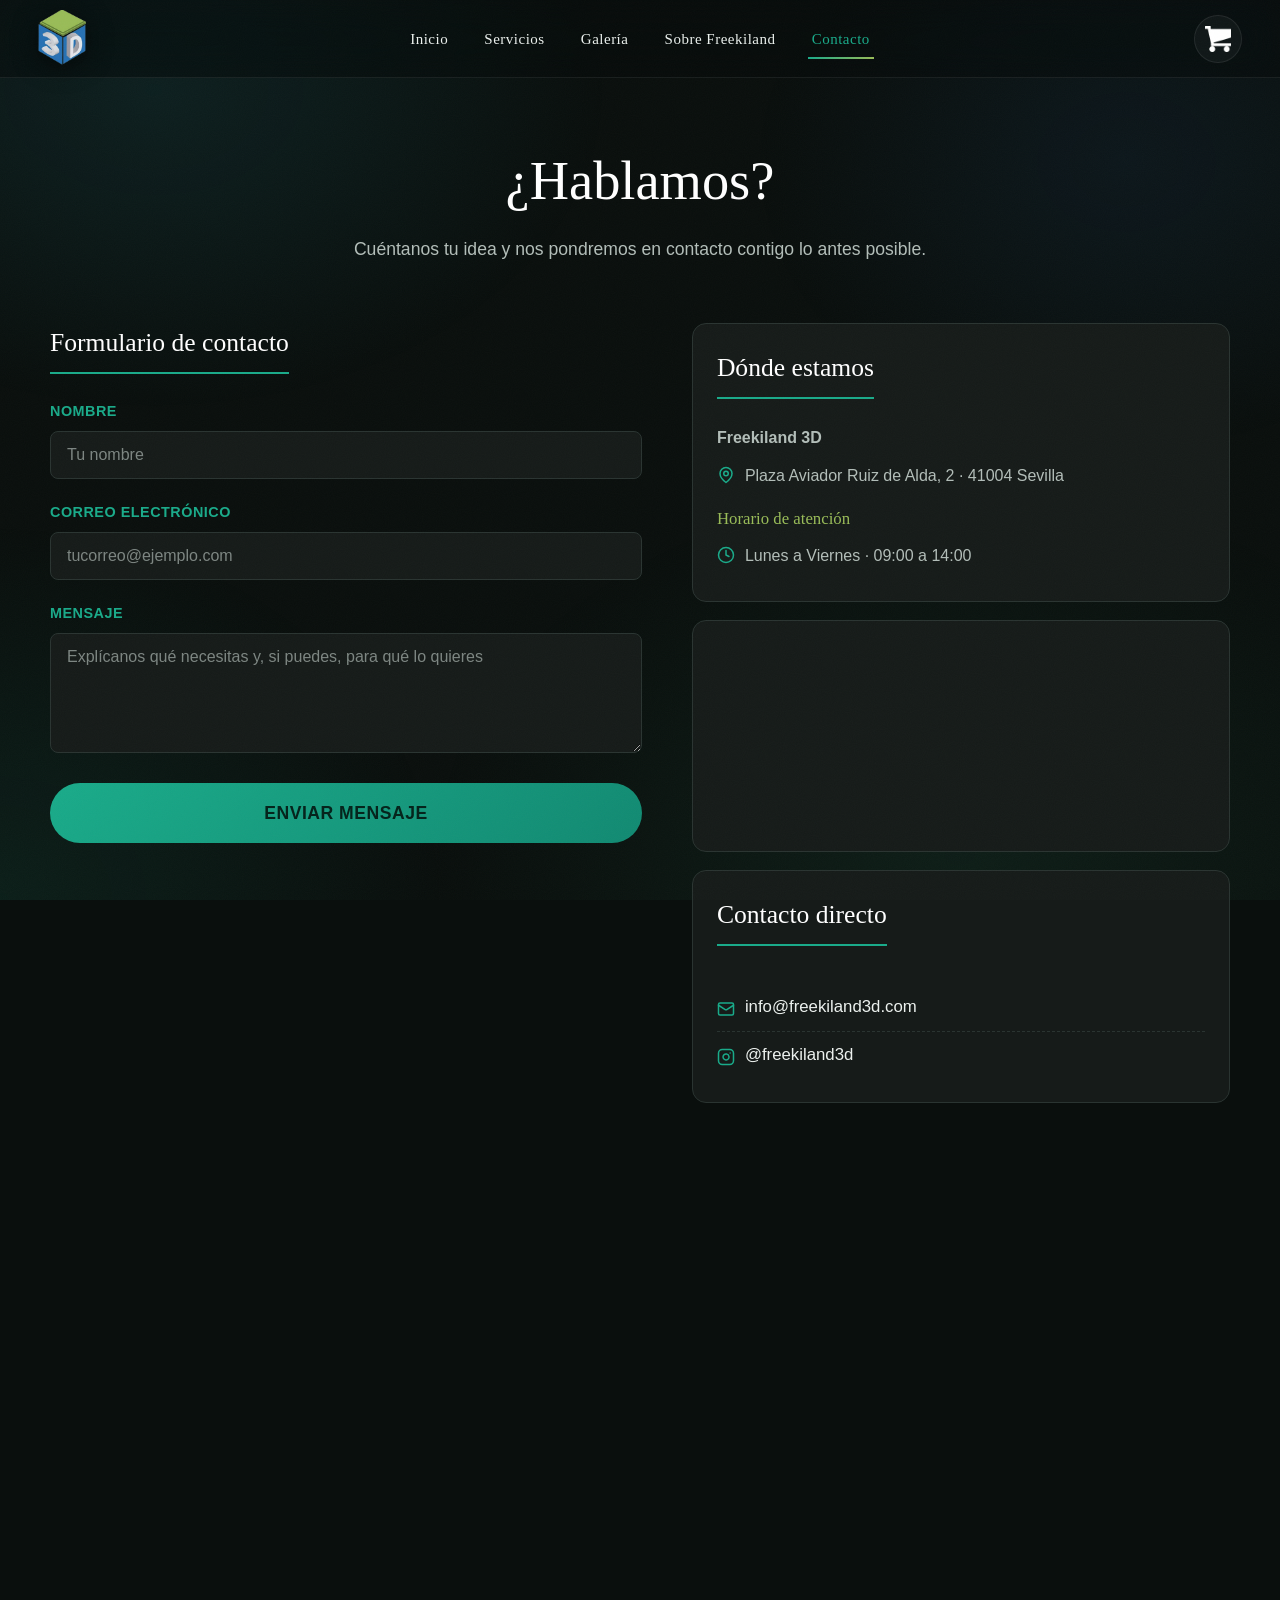
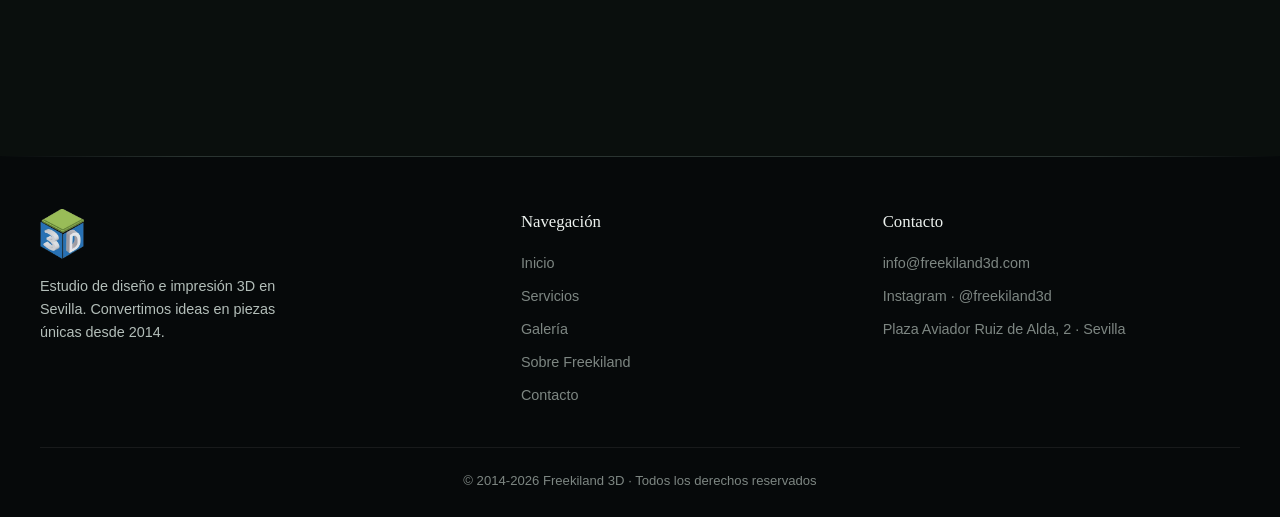
==== paginas/contacto.html @ 5e1b6726 "refactor de carpetas y archivos" ====
﻿<!DOCTYPE html>
<html lang="es">
<head>
  <meta charset="UTF-8" />
  <meta http-equiv="Content-Security-Policy" content="default-src 'self'; script-src 'self'; style-src 'self' https://fonts.googleapis.com; font-src https://fonts.gstatic.com; img-src 'self' https: data:; frame-src https://www.google.com; connect-src 'self' https://api.web3forms.com; base-uri 'self'; form-action 'self'" />
  <meta http-equiv="X-Frame-Options" content="SAMEORIGIN" />
  <meta name="referrer" content="strict-origin-when-cross-origin" />
  <meta name="viewport" content="width=device-width, initial-scale=1.0" />
  <script src="/vendor/js-detect.js"></script>
  <meta name="description" content="Contacta con Freekiland 3D · Estudio de impresión 3D en Sevilla." />
  <meta name="theme-color" content="#0a0f0d" />
  <!-- Al publicar, sustituye freekiland3d.com por tu dominio real -->
  <link rel="canonical" href="https://freekiland3d.com/paginas/contacto.html" />
  <!-- Open Graph -->
  <meta property="og:type" content="website" />
  <meta property="og:locale" content="es_ES" />
  <meta property="og:site_name" content="Freekiland 3D" />
  <meta property="og:url" content="https://freekiland3d.com/paginas/contacto.html" />
  <meta property="og:title" content="Contacto · Freekiland 3D" />
  <meta property="og:description" content="Cuéntanos tu idea: formulario, email, Instagram o visítanos en Sevilla." />
  <meta property="og:image" content="https://freekiland3d.com/imagenes/logo.png" />
  <meta name="twitter:card" content="summary_large_image" />
  <meta name="twitter:title" content="Contacto · Freekiland 3D" />
  <meta name="twitter:description" content="Cuéntanos tu idea: formulario, email, Instagram o visítanos en Sevilla." />
  <meta name="twitter:image" content="https://freekiland3d.com/imagenes/logo.png" />
  <title>Contacto · Freekiland 3D</title>
  <script type="application/ld+json">
  {
    "@context": "https://schema.org",
    "@type": "ContactPage",
    "name": "Contacto · Freekiland 3D",
    "url": "https://freekiland3d.com/paginas/contacto.html",
    "breadcrumb": {
      "@type": "BreadcrumbList",
      "itemListElement": [
        { "@type": "ListItem", "position": 1, "name": "Inicio", "item": "https://freekiland3d.com/index.html" },
        { "@type": "ListItem", "position": 2, "name": "Contacto", "item": "https://freekiland3d.com/paginas/contacto.html" }
      ]
    },
    "mainEntity": {
      "@type": "Store",
      "@id": "https://freekiland3d.com/#store",
      "name": "Freekiland 3D",
      "url": "https://freekiland3d.com/",
      "email": "info@freekiland3d.com",
      "image": "https://freekiland3d.com/imagenes/logo.png",
      "priceRange": "€€",
      "address": {
        "@type": "PostalAddress",
        "streetAddress": "Plaza Aviador Ruiz de Alda, 2",
        "addressLocality": "Sevilla",
        "postalCode": "41004",
        "addressCountry": "ES"
      },
      "openingHoursSpecification": [{
        "@type": "OpeningHoursSpecification",
        "dayOfWeek": ["Monday", "Tuesday", "Wednesday", "Thursday", "Friday"],
        "opens": "09:00",
        "closes": "14:00"
      }],
      "sameAs": ["https://instagram.com/freekiland3d"]
    }
  }
  </script>
  <link rel="icon" href="/imagenes/logo.png" type="image/png" />
  <link rel="preconnect" href="https://fonts.googleapis.com" />
  <link rel="preconnect" href="https://fonts.gstatic.com" crossorigin />
  <link href="https://fonts.googleapis.com/css2?family=Vidaloka&family=Inter:wght@400;500;600;700;800&display=swap" rel="stylesheet" />
  <link rel="stylesheet" href="/assets/css/estilos.css" />
</head>
<body>
  <header class="header">
    <div class="seccion-logo">
      <img src="/imagenes/logo.png" alt="Logo de Freekiland 3D" class="logo-img" />
    </div>

    <nav class="seccion-nav" id="menu-principal" aria-label="Menú principal">
      <a href="/index.html">Inicio</a>
      <a href="/paginas/servicios.html">Servicios</a>
      <a href="/paginas/galeria.html">Galería</a>
      <a href="/paginas/sobre-freekiland.html">Sobre Freekiland</a>
      <a href="/paginas/contacto.html">Contacto</a>
    </nav>

    <div class="seccion-contacto">
      <button type="button" id="enlace-carrito" class="enlace-carrito" aria-label="Abrir carrito">
        <img src="/imagenes/carrito.png" alt="" class="carrito-img" />
        <span id="contador-carrito" class="badge" aria-live="polite">0</span>
      </button>
      <button type="button" class="nav-toggle" aria-label="Abrir menú" aria-expanded="false" aria-controls="menu-principal">
        <span></span><span></span><span></span>
      </button>
    </div>
  </header>

  <div data-barba="wrapper">
  <main data-barba="container" data-barba-namespace="contacto">
    <section class="contacto-section" id="contacto">
      <div class="contenedor-contacto">

        <div class="contacto-header reveal">
          <h1 class="vidaloka-regular">¿Hablamos?</h1>
          <p class="subtitulo">Cuéntanos tu idea y nos pondremos en contacto contigo lo antes posible.</p>
        </div>

        <div class="grid-principal">
          <div class="columna-formulario reveal">
            <h3 class="vidaloka-regular">Formulario de contacto</h3>
            <form action="#" method="POST" data-fk-contacto novalidate>
              <div class="grupo-input">
                <label for="nombre">Nombre</label>
                <input type="text" id="nombre" name="nombre" placeholder="Tu nombre" autocomplete="name" required />
              </div>

              <div class="grupo-input">
                <label for="email">Correo electrónico</label>
                <input type="email" id="email" name="email" placeholder="tucorreo@ejemplo.com" autocomplete="email" required />
              </div>

              <div class="grupo-input">
                <label for="mensaje">Mensaje</label>
                <textarea id="mensaje" name="mensaje" rows="5" placeholder="Explícanos qué necesitas y, si puedes, para qué lo quieres" required></textarea>
              </div>

              <button type="submit" class="btn-contacto">Enviar mensaje</button>
            </form>
          </div>

          <div class="columna-info reveal delay-1">
            <div class="info-bloque">
              <h3 class="vidaloka-regular">Dónde estamos</h3>
              <p class="nombre-empresa">Freekiland 3D</p>
              <p class="info-linea">
                <svg class="icono-inline" viewBox="0 0 24 24" fill="none" stroke="currentColor" stroke-width="2" stroke-linecap="round" stroke-linejoin="round" aria-hidden="true"><path d="M20 10c0 6-8 12-8 12s-8-6-8-12a8 8 0 0 1 16 0Z"/><circle cx="12" cy="10" r="3"/></svg>
                Plaza Aviador Ruiz de Alda, 2 · 41004 Sevilla
              </p>

              <h4 class="vidaloka-regular">Horario de atención</h4>
              <p class="info-linea">
                <svg class="icono-inline" viewBox="0 0 24 24" fill="none" stroke="currentColor" stroke-width="2" stroke-linecap="round" stroke-linejoin="round" aria-hidden="true"><circle cx="12" cy="12" r="10"/><polyline points="12 6 12 12 16 14"/></svg>
                Lunes a Viernes · 09:00 a 14:00
              </p>
            </div>

            <div class="mapa-wrapper">
              <iframe
                src="https://www.google.com/maps?q=Plaza+Aviador+Ruiz+de+Alda,+2,+41004+Sevilla&output=embed"
                title="Ubicación de Freekiland 3D"
                allowfullscreen
                loading="lazy"
                referrerpolicy="no-referrer-when-downgrade"
                sandbox="allow-scripts allow-same-origin allow-popups"></iframe>
            </div>

            <div class="contacto-directo">
              <h3 class="vidaloka-regular">Contacto directo</h3>
              <ul>
                <li>
                  <svg class="icono-inline" viewBox="0 0 24 24" fill="none" stroke="currentColor" stroke-width="2" stroke-linecap="round" stroke-linejoin="round" aria-hidden="true"><rect width="20" height="16" x="2" y="4" rx="2"/><path d="m22 7-8.97 5.7a1.94 1.94 0 0 1-2.06 0L2 7"/></svg>
                  <a href="mailto:info@freekiland3d.com">info@freekiland3d.com</a>
                </li>
                <li>
                  <svg class="icono-inline" viewBox="0 0 24 24" fill="none" stroke="currentColor" stroke-width="2" stroke-linecap="round" stroke-linejoin="round" aria-hidden="true"><rect width="20" height="20" x="2" y="2" rx="5" ry="5"/><path d="M16 11.37A4 4 0 1 1 12.63 8 4 4 0 0 1 16 11.37z"/><line x1="17.5" x2="17.51" y1="6.5" y2="6.5"/></svg>
                  <a href="https://instagram.com/freekiland3d" target="_blank" rel="noopener noreferrer">@freekiland3d</a>
                </li>
              </ul>
            </div>
          </div>
        </div>

        <div class="como-trabajamos reveal">
          <h3 class="vidaloka-regular titulo-trabajo">Cómo trabajamos</h3>
          <div class="pasos-grid">
            <div class="paso">
              <div class="numero">1</div>
              <h4>Nos escribes o nos visitas</h4>
            </div>
            <div class="paso">
              <div class="numero">2</div>
              <h4>Te asesoramos</h4>
            </div>
            <div class="paso">
              <div class="numero">3</div>
              <h4>Presupuesto claro</h4>
            </div>
            <div class="paso">
              <div class="numero">4</div>
              <h4>Comenzamos tu proyecto</h4>
            </div>
          </div>
        </div>

        <div class="footer-mensaje reveal">
          <p>Puedes visitarnos en tienda o escribirnos sin compromiso.</p>
          <p class="resaltado">Estamos encantados de ayudarte a imprimir tus ideas.</p>
        </div>

      </div>
    </section>
  </main>
  </div>

  <footer class="footer">
    <div class="footer-grid">
      <div class="footer-marca">
        <img src="/imagenes/logo.png" alt="" class="footer-logo" loading="lazy" />
        <p class="footer-tagline">Estudio de diseño e impresión 3D en Sevilla. Convertimos ideas en piezas únicas desde 2014.</p>
      </div>
      <nav class="footer-nav" aria-label="Enlaces del pie de página">
        <p class="footer-titulo">Navegación</p>
        <div class="footer-nav-links">
          <a href="/index.html">Inicio</a>
          <a href="/paginas/servicios.html">Servicios</a>
          <a href="/paginas/galeria.html">Galería</a>
          <a href="/paginas/sobre-freekiland.html">Sobre Freekiland</a>
          <a href="/paginas/contacto.html">Contacto</a>
        </div>
      </nav>
      <div>
        <p class="footer-titulo">Contacto</p>
        <div class="footer-contacto">
          <a href="mailto:info@freekiland3d.com">info@freekiland3d.com</a>
          <a href="https://instagram.com/freekiland3d" target="_blank" rel="noopener noreferrer">Instagram · @freekiland3d</a>
          <span>Plaza Aviador Ruiz de Alda, 2 · Sevilla</span>
        </div>
      </div>
    </div>
    <p class="footer-copy">© 2014-2026 Freekiland 3D · Todos los derechos reservados</p>
  </footer>

  <!-- El modal del carrito lo inyecta carrito-app.js (evita duplicarlo en cada página) -->
  <!-- Barba.js local: transiciones SPA con fundido entre páginas (degrada a navegación normal si falla) -->
  <script src="/vendor/barba.umd.js" defer></script>
  <script src="/assets/js/carrito-app.js" defer></script>
</body>
</html>
---- assets/css/estilos.css ----
/* =====================================================
   1. TOKENS · VARIABLES DE DISEÑO
===================================================== */
:root {
  /* Superficies */
  --c-bg-0: #06090a;
  --c-bg-1: #0a0f0d;
  --c-bg-2: #11171a;
  --c-surface: #161b19;
  --c-surface-2: #1a221f;
  --c-surface-3: #28342f;
  --c-line: #2a3431;
  --c-line-soft: rgba(255, 255, 255, 0.07);

  /* Texto */
  --c-text: #ecf1ee;
  --c-text-soft: #b3beb9;
  --c-text-mute: #7d8682;
  --c-on-accent: #04231b; /* tinta sobre fondos teal/lima: 7:1, antes blanco con 2.9:1 */

  /* Acentos */
  --c-accent: #1aab8a;
  --c-accent-deep: #128a72;
  --c-accent-2: #99bc58;
  --c-accent-3: #2b71b8;
  --c-accent-3-dim: rgba(43, 113, 184, 0.08);
  --c-danger: #ff5660;

  /* Aurora — recalibrada a la familia de marca (teal/menta/azul).
     Antes era arcoíris (cian+magenta+oro): 4 acentos compitiendo entre sí */
  --aurora-1: #2cb6c9;
  --aurora-2: #45e0a2;
  --aurora-3: #1aab8a;
  --aurora-4: #2b71b8;

  /* Semánticos (desacoplados de la paleta decorativa) */
  --c-warning: #ffc640;

  /* Tipografía */
  --ff-display: "Vidaloka", "Playfair Display", Georgia, serif;
  --ff-body: "Inter", "Segoe UI", -apple-system, BlinkMacSystemFont, Arial, sans-serif;

  /* Radios */
  --r-sm: 8px;
  --r-md: 14px;
  --r-lg: 22px;
  --r-xl: 32px;

  /* Sombras */
  --sh-sm: 0 4px 14px rgba(0, 0, 0, 0.3);
  --sh-md: 0 12px 32px rgba(0, 0, 0, 0.45);
  --sh-lg: 0 30px 70px rgba(0, 0, 0, 0.6);
  --sh-glow: 0 0 32px rgba(26, 171, 138, 0.4);
  --sh-glow-soft: 0 10px 30px rgba(26, 171, 138, 0.18);

  /* Animación */
  --t-fast: 0.18s;
  --t-med: 0.35s;
  --t-slow: 0.6s;
  --t-press: 0.11s; /* feedback de pulsación: debe sentirse inmediato */
  --ease: cubic-bezier(0.22, 1, 0.36, 1);          /* ease-out fuerte (entradas/UI) */
  --ease-in-out: cubic-bezier(0.77, 0, 0.175, 1);  /* morfeos en pantalla */
  --ease-drawer: cubic-bezier(0.32, 0.72, 0, 1);   /* curva tipo iOS para el panel lateral */

  /* Layout */
  --header-h: 78px;
  --container: 1240px;

  /* Capas (z-index centralizados) */
  --z-header: 1000;
  --z-modal: 9000;
  --z-toast: 9500;
  --z-confirm: 9600;
}

/* =====================================================
   2. RESET BASE
===================================================== */
*, *::before, *::after { box-sizing: border-box; margin: 0; padding: 0; }
html {
  -webkit-text-size-adjust: 100%;
  scroll-behavior: smooth;
  scroll-padding-top: calc(var(--header-h) + 16px); /* los anclajes no quedan bajo el header fijo */
}
html, body { min-height: 100%; }

/* Tipografía con mejor reparto de líneas (no afecta a navegadores antiguos) */
h1, h2, h3 { text-wrap: balance; }
p { text-wrap: pretty; }

body {
  font-family: var(--ff-body);
  background: var(--c-bg-1);
  color: var(--c-text);
  line-height: 1.6;
  display: flex;
  flex-direction: column;
  min-height: 100vh;
  min-height: 100dvh; /* en móvil ignora el salto de la barra del navegador */
  overflow-x: hidden;
  -webkit-font-smoothing: antialiased;
  -moz-osx-font-smoothing: grayscale;
}
body.no-scroll { overflow: hidden; }
body { accent-color: var(--c-accent); }
img { display: block; max-width: 100%; height: auto; }
button { font: inherit; cursor: pointer; }
a { color: inherit; }

/* Scrollbar acorde al tema */
::-webkit-scrollbar { width: 10px; }
::-webkit-scrollbar-track { background: var(--c-bg-0); }
::-webkit-scrollbar-thumb {
  background: var(--c-surface-3);
  border-radius: 5px;
  border: 2px solid var(--c-bg-0);
}
::-webkit-scrollbar-thumb:hover { background: var(--c-accent); }
::selection { background: var(--c-accent); color: #03110d; }

/* Foco visible para navegación con teclado (no afecta al ratón) */
:focus-visible {
  outline: 2px solid var(--c-accent);
  outline-offset: 3px;
  border-radius: 2px;
}

/* Aurora ambiental persistente */
body::before {
  content: "";
  position: fixed; inset: 0;
  background:
    radial-gradient(55% 55% at 12% 10%, rgba(44, 182, 201, 0.10), transparent 65%),
    radial-gradient(45% 50% at 88% 18%, rgba(43, 113, 184, 0.09), transparent 65%),
    radial-gradient(60% 60% at 75% 95%, rgba(69, 224, 162, 0.07), transparent 70%),
    radial-gradient(50% 60% at 0% 100%, rgba(26, 171, 138, 0.10), transparent 70%);
  pointer-events: none;
  z-index: -2;
  animation: aurora-drift 22s ease-in-out infinite alternate;
}

/* Grano sutil sobre toda la página: quita el aspecto "plano digital" de los
   fondos oscuros. Capa fija sin eventos, coste GPU casi nulo */
body::after {
  content: "";
  position: fixed; inset: 0;
  z-index: 2000;
  pointer-events: none;
  opacity: 0.027;
  background-image: url("data:image/svg+xml,%3Csvg viewBox='0 0 200 200' xmlns='http://www.w3.org/2000/svg'%3E%3Cfilter id='n'%3E%3CfeTurbulence type='fractalNoise' baseFrequency='0.85' numOctaves='2' stitchTiles='stitch'/%3E%3C/filter%3E%3Crect width='100%25' height='100%25' filter='url(%23n)'/%3E%3C/svg%3E");
  background-size: 180px 180px;
}
@keyframes aurora-drift {
  0%   { transform: translate3d(0, 0, 0) scale(1); }
  100% { transform: translate3d(-3%, 2%, 0) scale(1.05); }
}

main { flex: 1 0 auto; position: relative; z-index: 1; }
.vidaloka-regular { font-family: var(--ff-display); font-weight: 400; }

/* Barba.js · durante la transición el contenedor saliente se posiciona absoluto
   sobre el entrante; el wrapper relativo lo contiene y evita el salto de layout */
[data-barba="wrapper"] { position: relative; }

/* Util · scroll reveal — solo se oculta si JS está activo (clase .js en <html>);
   sin JS, todo el contenido queda visible en lugar de en negro */
.js .reveal { opacity: 0; transform: translateY(40px); transition: opacity 0.8s var(--ease), transform 0.8s var(--ease); }
.js .reveal.revealed { opacity: 1; transform: none; }
.reveal.delay-1 { transition-delay: 0.12s; }
.reveal.delay-2 { transition-delay: 0.24s; }
.reveal.delay-3 { transition-delay: 0.36s; }
.reveal.delay-4 { transition-delay: 0.48s; }

/* =====================================================
   3. HEADER · NAVEGACIÓN
===================================================== */
.header {
  position: fixed;
  top: 0; left: 0; right: 0;
  height: var(--header-h);
  display: flex; align-items: center;
  padding: 0 clamp(16px, 3vw, 40px);
  z-index: var(--z-header);
  background: rgba(8, 12, 11, 0.55);
  backdrop-filter: blur(18px) saturate(140%);
  -webkit-backdrop-filter: blur(18px) saturate(140%);
  border-bottom: 1px solid var(--c-line-soft);
  transition: background var(--t-med) var(--ease), border-color var(--t-med) var(--ease), height var(--t-med) var(--ease);
}
.header.scrolled {
  background: rgba(6, 9, 8, 0.88);
  border-bottom-color: rgba(26, 171, 138, 0.25);
  box-shadow: 0 8px 24px rgba(0, 0, 0, 0.45);
}
.seccion-logo { display: flex; align-items: center; }
.logo-img {
  width: 48px; height: auto;
  filter: drop-shadow(0 4px 12px rgba(0, 0, 0, 0.6));
  transition: transform var(--t-med) var(--ease);
}
.logo-img:hover { transform: rotate(-6deg) scale(1.08); }

.seccion-nav {
  flex: 1;
  display: flex; align-items: center; justify-content: center;
  gap: clamp(12px, 2.2vw, 36px);
}
.seccion-nav a {
  position: relative;
  font-family: var(--ff-display);
  font-size: clamp(15px, 1.15vw, 18px);
  letter-spacing: 0.5px;
  color: var(--c-text);
  text-decoration: none;
  padding: 8px 4px;
  transition: color var(--t-med) var(--ease);
}
.seccion-nav a::after {
  content: "";
  position: absolute; left: 0; bottom: 0;
  width: 100%; height: 2px;
  background: linear-gradient(90deg, var(--c-accent), var(--c-accent-2));
  transform: scaleX(0); transform-origin: left;
  transition: transform var(--t-med) var(--ease);
}
.seccion-nav a:hover, .seccion-nav a.active { color: var(--c-accent); }
.seccion-nav a:hover::after, .seccion-nav a.active::after { transform: scaleX(1); }

.seccion-contacto { display: flex; align-items: center; gap: 10px; }
.enlace-carrito {
  position: relative;
  display: inline-flex; align-items: center; justify-content: center;
  width: 48px; height: 48px;
  padding: 0;
  border-radius: 50%;
  background: rgba(255, 255, 255, 0.04);
  border: 1px solid rgba(255, 255, 255, 0.08);
  text-decoration: none;
  transition: background var(--t-med) var(--ease), border-color var(--t-med) var(--ease), transform var(--t-med) var(--ease);
}
.enlace-carrito:hover {
  background: rgba(26, 171, 138, 0.14);
  border-color: var(--c-accent);
  transform: translateY(-2px);
}
.carrito-img { width: 26px; height: auto; }

.badge {
  position: absolute; top: -4px; right: -4px;
  min-width: 22px; height: 22px;
  padding: 0 6px;
  border-radius: 999px;
  background: linear-gradient(135deg, var(--c-accent), var(--c-accent-2));
  color: var(--c-on-accent);
  font-family: var(--ff-body);
  font-weight: 800; font-size: 11px;
  display: inline-flex; align-items: center; justify-content: center;
  box-shadow: 0 4px 14px rgba(26, 171, 138, 0.5);
  transform: scale(0.5);
  opacity: 0;
  transition: transform 0.2s var(--ease), opacity 0.2s var(--ease);
}
.badge.badge-visible { transform: scale(1); opacity: 1; }
.badge.bump { animation: bump 0.4s var(--ease); }
@keyframes bump {
  0%   { transform: scale(1); }
  50%  { transform: scale(1.45); }
  100% { transform: scale(1); }
}

.nav-toggle {
  display: none;
  width: 44px; height: 44px;
  background: transparent; border: none;
  padding: 8px;
  z-index: calc(var(--z-header) + 1);
}
.nav-toggle span {
  display: block; width: 28px; height: 2px;
  background: var(--c-text);
  margin: 6px auto;
  border-radius: 2px;
  transition: transform var(--t-med) var(--ease), opacity var(--t-med) var(--ease);
}
.nav-toggle.open span:nth-child(1) { transform: translateY(8px) rotate(45deg); }
.nav-toggle.open span:nth-child(2) { opacity: 0; }
.nav-toggle.open span:nth-child(3) { transform: translateY(-8px) rotate(-45deg); }

@media (max-width: 960px) {
  .nav-toggle { display: block; }
  .seccion-nav {
    position: fixed;
    top: var(--header-h);
    left: 0; right: 0;
    flex-direction: column;
    background: rgba(8, 12, 11, 0.97);
    backdrop-filter: blur(20px);
    padding: 30px 20px 40px;
    gap: 14px;
    transition: transform var(--t-med) var(--ease);
    border-bottom: 1px solid var(--c-line);
    box-shadow: 0 20px 40px rgba(0, 0, 0, 0.6);
  }
  /* el menú solo se oculta si JS puede abrirlo; sin JS queda desplegado */
  .js .seccion-nav { transform: translateY(-120%); }
  .js .seccion-nav.open { transform: translateY(0); }
  .seccion-nav a { font-size: 22px; padding: 12px 0; }
}

@media (max-width: 480px) {
  :root { --header-h: 68px; }
  .logo-img { width: 40px; }
}

/* =====================================================
   4. FOOTER
===================================================== */
.footer {
  background: var(--c-bg-0);
  border-top: 1px solid transparent;
  border-image: linear-gradient(90deg, transparent, var(--c-line) 15%, var(--c-line) 85%, transparent) 1;
  padding: 52px clamp(20px, 4vw, 40px) 26px;
  color: var(--c-text-mute);
  font-size: 0.9rem;
  width: 100%;
  margin-top: auto;
  position: relative; z-index: 2;
}
.footer-grid {
  max-width: var(--container);
  margin: 0 auto 40px;
  display: grid;
  grid-template-columns: 1.4fr 1fr 1.2fr;
  gap: clamp(28px, 5vw, 64px);
  align-items: start;
  text-align: left;
}
.footer-logo { width: 44px; margin-bottom: 14px; }
.footer-tagline {
  color: var(--c-text-soft);
  line-height: 1.6;
  max-width: 32ch;
}
.footer-titulo {
  font-family: var(--ff-display);
  font-size: 1.05rem;
  color: var(--c-text);
  margin-bottom: 16px;
}
.footer-nav-links, .footer-contacto {
  display: flex;
  flex-direction: column;
  gap: 10px;
}
.footer-nav-links a, .footer-contacto a {
  color: var(--c-text-mute);
  text-decoration: none;
  width: fit-content;
  transition: color var(--t-fast) var(--ease);
}
.footer-nav-links a:hover, .footer-contacto a:hover { color: var(--c-accent); }
.footer-contacto span { color: var(--c-text-mute); }
.footer-copy {
  max-width: var(--container);
  margin: 0 auto;
  padding-top: 22px;
  border-top: 1px solid var(--c-line-soft);
  text-align: center;
  font-size: 0.82rem;
}
@media (max-width: 768px) {
  .footer-grid { grid-template-columns: 1fr; gap: 32px; }
}

/* =====================================================
   5. BOTONES
===================================================== */
.boton-primario, .boton-cta {
  position: relative;
  display: inline-flex; align-items: center; justify-content: center; gap: 10px;
  padding: 14px 32px;
  font-family: var(--ff-body);
  font-size: 1rem; font-weight: 700; letter-spacing: 0.5px;
  color: var(--c-on-accent);
  background: linear-gradient(135deg, var(--c-accent), var(--c-accent-deep));
  border: none; border-radius: 999px;
  text-decoration: none;
  overflow: hidden;
  isolation: isolate;
  box-shadow: var(--sh-glow-soft), inset 0 0 0 1px rgba(255, 255, 255, 0.1);
  transition: transform var(--t-med) var(--ease), box-shadow var(--t-med) var(--ease);
}
/* destello que recorre el botón al pasar el ratón */
.boton-primario::before, .boton-cta::before {
  content: "";
  position: absolute; top: 0; bottom: 0; left: 0; width: 45%;
  background: linear-gradient(105deg, transparent, rgba(255, 255, 255, 0.35), transparent);
  transform: translateX(-160%) skewX(-18deg);
  transition: transform 0.7s var(--ease);
  pointer-events: none;
}
.boton-primario:hover::before, .boton-cta:hover::before { transform: translateX(320%) skewX(-18deg); }
.boton-primario::after, .boton-cta::after {
  content: ""; position: absolute; inset: 0;
  background: linear-gradient(135deg, var(--c-accent-2), var(--c-accent));
  opacity: 0;
  transition: opacity var(--t-med) var(--ease);
  z-index: -1;
}
.boton-primario:hover, .boton-cta:hover {
  transform: translateY(-3px);
  box-shadow: var(--sh-glow), inset 0 0 0 1px rgba(255, 255, 255, 0.2);
}
.boton-primario:hover::after, .boton-cta:hover::after { opacity: 1; }
.boton-primario:active, .boton-cta:active { transform: translateY(0) scale(0.97); transition-duration: var(--t-press); }

/* =====================================================
   6. INDEX · HERO + SECCIONES
===================================================== */
.hero {
  min-height: 100vh;
  min-height: 100dvh;
  padding: calc(var(--header-h) + 60px) clamp(20px, 4vw, 40px) 60px;
  display: flex; flex-direction: column; align-items: center; justify-content: center;
  position: relative;
}
.hero::before {
  content: "";
  position: absolute;
  top: 12%; left: 50%; transform: translateX(-50%);
  width: 80vw; max-width: 900px; height: 60vh;
  background: radial-gradient(closest-side, rgba(26, 171, 138, 0.18), transparent 70%);
  filter: blur(40px);
  pointer-events: none;
  z-index: -1;
}

.slogan-box {
  text-align: center;
  margin-bottom: 50px;
  max-width: 1100px;
}

/* Entrada coreografiada del hero: titular desenfocado→nítido, luego subtítulo
   y tarjetas en escalera. Funciona sin JS (animation-fill backwards) */
@media (prefers-reduced-motion: no-preference) {
  .slogan-box .title    { animation: hero-rise 0.7s var(--ease) 0.05s backwards; }
  .subtitulo-hero       { animation: hero-rise 0.7s var(--ease) 0.2s backwards; }
  .grid-inicio-tarjetas .card-inicio:nth-child(1) { animation: hero-settle 0.6s var(--ease) 0.36s backwards; }
  .grid-inicio-tarjetas .card-inicio:nth-child(2) { animation: hero-settle 0.6s var(--ease) 0.48s backwards; }
}
@keyframes hero-rise {
  from { opacity: 0; transform: translateY(26px); filter: blur(7px); }
  to   { opacity: 1; transform: none; filter: none; }
}
@keyframes hero-settle {
  from { opacity: 0; transform: translateY(30px) scale(0.97); }
  to   { opacity: 1; transform: none; }
}
.slogan-box .title {
  font-family: var(--ff-display);
  font-size: clamp(2.2rem, 6vw, 5rem);
  line-height: 1.1;
  letter-spacing: -0.02em;
  display: flex; align-items: center; justify-content: center; gap: 18px; flex-wrap: wrap;
  margin: 0;
}
.aurora-text {
  background: linear-gradient(110deg,
    #eafff4, var(--aurora-2), var(--c-accent),
    var(--aurora-1), #eafff4);
  background-size: 300% 100%;
  -webkit-background-clip: text;
  background-clip: text;
  color: transparent;
  filter: drop-shadow(0 6px 20px rgba(26, 171, 138, 0.28));
  animation: aurora-move 9s linear infinite;
}
@keyframes aurora-move {
  0%   { background-position: 0% 50%; }
  100% { background-position: 300% 50%; }
}
.slogan-logo {
  width: clamp(48px, 6vw, 72px);
  filter: drop-shadow(0 4px 12px rgba(0, 0, 0, 0.5));
}
.subtitulo-hero {
  margin-top: 18px;
  font-size: clamp(1rem, 1.4vw, 1.2rem);
  color: var(--c-text-soft);
  max-width: 720px;
  margin-left: auto; margin-right: auto;
}

.grid-inicio-tarjetas {
  display: grid;
  grid-template-columns: repeat(2, 1fr);
  gap: 30px;
  width: 100%;
  max-width: var(--container);
  margin: 0 auto;
}
.card-inicio {
  position: relative;
  background: linear-gradient(160deg, rgba(40, 52, 47, 0.9), rgba(22, 27, 25, 0.9));
  border: 1px solid var(--c-line);
  border-radius: var(--r-lg);
  padding: 38px;
  display: flex; flex-direction: column; gap: 18px;
  text-align: center; align-items: center;
  overflow: hidden;
  isolation: isolate;
  transition: transform var(--t-med) var(--ease), border-color var(--t-med) var(--ease), box-shadow var(--t-med) var(--ease);
}
.card-inicio::before {
  content: "";
  position: absolute;
  top: -50%; left: -50%;
  width: 200%; height: 200%;
  background: conic-gradient(from 180deg, transparent, rgba(26, 171, 138, 0.12), transparent 30%);
  opacity: 0;
  transition: opacity var(--t-slow) var(--ease);
  z-index: -1;
  animation: rotate-bg 12s linear infinite;
  animation-play-state: paused; /* no gasta GPU mientras es invisible */
}
.card-inicio:hover {
  transform: translateY(-10px);
  border-color: var(--c-accent);
  box-shadow: var(--sh-glow);
}
.card-inicio:hover::before { opacity: 1; animation-play-state: running; }
@keyframes rotate-bg { to { transform: rotate(360deg); } }
.card-inicio h2 {
  font-family: var(--ff-display);
  font-size: clamp(1.6rem, 2.4vw, 2rem);
  color: #fff;
  position: relative;
  padding-bottom: 12px;
}
.card-inicio h2::after {
  content: "";
  position: absolute; left: 50%; bottom: 0; transform: translateX(-50%);
  width: 50px; height: 3px;
  background: var(--c-accent);
  border-radius: 2px;
}
.card-inicio p {
  color: var(--c-text-soft);
  font-size: 1.05rem;
  line-height: 1.7;
  flex: 1;
}

@media (max-width: 800px) {
  .grid-inicio-tarjetas { grid-template-columns: 1fr; gap: 24px; }
  .card-inicio { padding: 28px; }
}

/* Sección destacados */
.seccion-destacados {
  padding: clamp(80px, 11vw, 150px) 20px;
  text-align: center;
  position: relative;
}
.seccion-destacados .titulo {
  font-family: var(--ff-display);
  font-size: clamp(1.8rem, 3.5vw, 2.8rem);
  margin-bottom: 12px;
  color: #fff;
}
/* micro-imagen tipo píldora incrustada en el titular */
.titulo-pill {
  display: inline-block;
  width: clamp(58px, 7vw, 96px);
  height: clamp(28px, 3.4vw, 44px);
  object-fit: cover;
  border-radius: 999px;
  vertical-align: middle;
  margin: 0 8px;
  border: 1px solid var(--c-line);
  background: var(--c-surface-3); /* mientras carga la foto se ve como píldora sólida */
  transform: rotate(-2deg) translateY(-2px);
}
.seccion-destacados .subtitulo {
  color: var(--c-text-mute);
  margin-bottom: 50px;
  font-size: 1.05rem;
}
.galeria-mini {
  display: grid;
  grid-template-columns: repeat(3, 1fr);
  gap: 22px;
  max-width: 1100px;
  margin: 0 auto;
}
.cuadro-imagen {
  position: relative;
  display: block;
  height: 280px;
  border-radius: var(--r-lg);
  background-color: var(--c-surface-3);
  overflow: hidden;
  border: 1px solid var(--c-line);
  text-decoration: none;
  transition: transform var(--t-med) var(--ease), border-color var(--t-med) var(--ease);
}
.cuadro-imagen img {
  width: 100%; height: 100%;
  object-fit: cover;
  transition: transform var(--t-slow) var(--ease);
}
.cuadro-imagen:hover img { transform: scale(1.05); }
.cuadro-imagen::after {
  content: "";
  position: absolute; inset: 0;
  background: linear-gradient(0deg, rgba(0, 0, 0, 0.55) 0%, transparent 50%);
  opacity: 0.7;
  transition: opacity var(--t-med) var(--ease);
}
.cuadro-imagen:hover { transform: translateY(-8px); border-color: var(--c-accent); }
.cuadro-imagen:hover::after { opacity: 1; }

@media (max-width: 800px) {
  .galeria-mini { grid-template-columns: 1fr 1fr; }
  .cuadro-imagen { height: 200px; }
}
@media (max-width: 480px) {
  .galeria-mini { grid-template-columns: 1fr; }
}

/* Sección por qué freekiland */
.seccion-info-extra {
  padding: clamp(80px, 11vw, 150px) clamp(20px, 4vw, 40px);
  display: grid;
  grid-template-columns: 1.4fr 8px 1fr;
  align-items: center;
  gap: clamp(30px, 5vw, 80px);
  max-width: 1400px;
  margin: 0 auto;
}
.columna-info-izq { text-align: left; }
.titulo-subrayado {
  font-family: var(--ff-display);
  font-size: clamp(2rem, 5vw, 3.6rem);
  color: #fff;
  line-height: 1.1;
  margin-bottom: 18px;
}
.barra-blanca-gruesa {
  width: 80px; height: 5px;
  background: linear-gradient(90deg, var(--c-accent), var(--c-accent-2));
  border-radius: 4px;
  margin-bottom: 28px;
}
.texto-grande {
  color: var(--c-text-soft);
  font-size: clamp(1rem, 1.3vw, 1.15rem);
  line-height: 1.8;
}
.separador-vertical-grueso {
  width: 3px;
  height: 100%; min-height: 280px;
  background: linear-gradient(180deg, transparent, var(--c-accent) 30%, var(--c-accent) 70%, transparent);
  border-radius: 4px;
}
.columna-info-der {
  display: flex; flex-direction: column; align-items: center; text-align: center;
  gap: 32px;
}
.columna-info-der h2 {
  font-family: var(--ff-display);
  font-size: clamp(1.6rem, 2.6vw, 2.2rem);
  color: #fff;
}
.columna-info-der .boton-primario { padding: 18px 40px; font-size: 1.1rem; }

@media (max-width: 900px) {
  .seccion-info-extra { grid-template-columns: 1fr; gap: 40px; }
  .separador-vertical-grueso { width: 80%; height: 3px; min-height: 0; background: linear-gradient(90deg, transparent, var(--c-accent) 30%, var(--c-accent) 70%, transparent); }
}

/* =====================================================
   7. GALERÍA · CATÁLOGO
===================================================== */
.galeria-main {
  padding-top: calc(var(--header-h) + 40px);
  padding-bottom: 80px;
  background: var(--c-bg-1);
}
.galeria-intro {
  text-align: center;
  padding: 60px 20px 40px;
  position: relative;
}
.galeria-intro h1 {
  font-family: var(--ff-display);
  font-size: clamp(2.2rem, 5vw, 3.6rem);
  margin-bottom: 14px;
  color: #fff;
}
.galeria-intro p {
  color: var(--c-text-soft);
  font-size: 1.1rem;
  max-width: 700px;
  margin: 0 auto;
}

.seccion-categoria {
  padding: 50px 0 60px;
  /* separador degradado: se desvanece en los bordes en vez de cortar de lado a lado */
  border-bottom: 1px solid transparent;
  border-image: linear-gradient(90deg, transparent, var(--c-line) 18%, var(--c-line) 82%, transparent) 1;
  text-align: center;
  position: relative;
}
.seccion-categoria:last-child { border-bottom: none; }
.seccion-categoria h2 {
  font-family: var(--ff-display);
  font-size: clamp(1.8rem, 3vw, 2.4rem);
  color: var(--c-accent);
  margin-bottom: 8px;
}
.seccion-categoria .descripcion-cat {
  color: var(--c-text-mute);
  margin-bottom: 36px;
  font-size: 0.98rem;
}

/* Marquee */
.marquee-externo {
  width: 100%;
  overflow: hidden;
  padding: 16px 0;
  position: relative;
  -webkit-mask-image: linear-gradient(90deg, transparent, #000 8%, #000 92%, transparent);
          mask-image: linear-gradient(90deg, transparent, #000 8%, #000 92%, transparent);
}
.marquee-interno {
  display: flex;
  width: max-content;
  gap: 24px;
  animation: scrollFreek 60s linear infinite;
}
.marquee-externo:hover .marquee-interno { animation-play-state: paused; }
.marquee-interno img {
  height: clamp(200px, 22vw, 280px);
  width: clamp(200px, 22vw, 280px);
  object-fit: cover;
  border-radius: var(--r-md);
  border: 1px solid var(--c-line);
  box-shadow: var(--sh-md);
  transition: transform var(--t-med) var(--ease), border-color var(--t-med) var(--ease);
}
.marquee-interno img:hover {
  transform: scale(1.06);
  border-color: var(--c-accent);
}
.marquee-interno.slow { animation-duration: 90s; }
.marquee-interno.fast { animation-duration: 40s; }
/* cuando GSAP toma el control de la cinta, se apaga el @keyframes CSS
   (el JS de carrito-app.js añade .gsap-on). Si GSAP no carga, el CSS
   de arriba sigue siendo el fallback */
.marquee-interno.gsap-on { animation: none; }
@keyframes scrollFreek {
  0%   { transform: translateX(0); }
  100% { transform: translateX(-50%); }
}

/* Catálogo desplegable */
.btn-desplegar {
  margin-top: 40px;
  background: transparent;
  color: var(--c-text);
  padding: 12px 32px;
  border: 1px solid var(--c-accent);
  border-radius: 999px;
  font-family: var(--ff-display);
  font-size: 1rem;
  letter-spacing: 0.5px;
  transition: background var(--t-med) var(--ease), color var(--t-med) var(--ease), transform var(--t-med) var(--ease);
}
.btn-desplegar:hover {
  background: var(--c-accent);
  color: var(--c-on-accent);
  transform: translateY(-2px);
  box-shadow: var(--sh-glow-soft);
}

/* respuesta táctil al pulsar: el botón "se hunde" físicamente y de forma
   inmediata (--t-press). Sin esto, el scale heredaba la transición de 350ms
   del hover y el "click" se sentía con retardo. */
.btn-desplegar:active,
.btn-comprar:active,
.boton-checkout:active,
.boton-vaciar:active,
.btn-contacto:active,
.qty-btn:active {
  transform: scale(0.97);
  transition-duration: var(--t-press);
}

/* Acordeón moderno: anima grid-template-rows 0fr→1fr, sin alturas mágicas
   ni delay al cerrar (antes: max-height: 4000px) */
.contenido-oculto {
  display: grid;
  grid-template-rows: 0fr;
  padding: 0 clamp(16px, 5vw, 80px);
  transition: grid-template-rows var(--t-slow) var(--ease);
}
.contenido-oculto > .grid-productos {
  overflow: hidden;
  min-height: 0;
  transition: margin-top var(--t-slow) var(--ease);
}
.contenido-oculto.abierto { grid-template-rows: 1fr; }
.contenido-oculto.abierto > .grid-productos { margin-top: 40px; }

.grid-productos {
  display: grid;
  grid-template-columns: repeat(auto-fill, minmax(240px, 1fr));
  gap: 24px;
}

.tarjeta-producto {
  background: linear-gradient(165deg, var(--c-surface-3), var(--c-surface));
  border: 1px solid var(--c-line);
  border-radius: var(--r-lg);
  padding: 14px;
  display: flex; flex-direction: column;
  text-align: left;
  transition: transform var(--t-med) var(--ease), border-color var(--t-med) var(--ease), box-shadow var(--t-med) var(--ease);
  overflow: hidden;
}
.tarjeta-producto:hover {
  transform: translateY(-8px);
  border-color: var(--c-accent);
  box-shadow: var(--sh-glow-soft);
}
.tarjeta-producto .img-wrap {
  position: relative;
  border-radius: var(--r-md);
  overflow: hidden;
  margin-bottom: 14px;
  aspect-ratio: 1 / 1;
}
.tarjeta-producto img {
  width: 100%; height: 100%;
  object-fit: cover;
  transition: transform var(--t-slow) var(--ease);
}
.tarjeta-producto:hover img { transform: scale(1.08); }
.tarjeta-producto .nombre-prod {
  font-family: var(--ff-display);
  font-size: 1.15rem;
  color: #fff;
  margin-bottom: 6px;
}
.tarjeta-producto .precio-prod {
  font-weight: 700;
  font-size: 1rem;
  color: var(--c-accent-2);
  margin-bottom: 14px;
}
.tarjeta-producto .btn-comprar {
  margin-top: auto;
  position: relative;
  background: linear-gradient(135deg, var(--c-accent), var(--c-accent-deep));
  color: var(--c-on-accent);
  border: none;
  padding: 11px 16px;
  border-radius: 999px;
  font-weight: 700;
  display: inline-flex; align-items: center; justify-content: center; gap: 8px;
  transition: transform var(--t-med) var(--ease), box-shadow var(--t-med) var(--ease);
}
.tarjeta-producto .btn-comprar:hover {
  transform: translateY(-2px);
  box-shadow: var(--sh-glow-soft);
}
.tarjeta-producto .btn-comprar.added {
  background: linear-gradient(135deg, var(--c-accent-2), var(--c-accent));
  animation: pulse-add 0.6s var(--ease);
}
@keyframes pulse-add {
  0%   { transform: scale(1); }
  40%  { transform: scale(1.06); }
  100% { transform: scale(1); }
}

/* =====================================================
   8. SERVICIOS
===================================================== */
.servicios-section {
  padding: calc(var(--header-h) + 60px) clamp(20px, 4vw, 40px) 80px;
  min-height: 80vh;
}
.contenedor-servicios {
  max-width: var(--container);
  margin: 0 auto;
}
.servicios-intro {
  text-align: center;
  max-width: 820px;
  margin: 0 auto 70px;
}
.servicios-intro h1 {
  font-size: clamp(2rem, 4.5vw, 3.2rem);
  color: #fff;
  margin-bottom: 18px;
}
.intro-texto {
  font-size: 1.15rem;
  line-height: 1.8;
  color: var(--c-text-soft);
}
.resaltado-verde {
  color: var(--c-accent-2);
  font-weight: 700;
}

.grid-servicios {
  display: grid;
  grid-template-columns: repeat(auto-fit, minmax(260px, 1fr));
  gap: 28px;
  margin-bottom: 90px;
}
.tarjeta-servicio {
  position: relative;
  background: linear-gradient(170deg, var(--c-surface), var(--c-bg-2));
  border: 1px solid var(--c-line);
  border-radius: var(--r-lg);
  padding: 36px 30px;
  display: flex; flex-direction: column;
  overflow: hidden;
  isolation: isolate;
  transition: transform var(--t-med) var(--ease), border-color var(--t-med) var(--ease), box-shadow var(--t-med) var(--ease);
}
.tarjeta-servicio::before {
  content: "";
  position: absolute;
  top: 0; left: 0; right: 0; height: 3px;
  background: linear-gradient(90deg, var(--c-accent), var(--c-accent-2), var(--aurora-4));
  opacity: 0;
  transition: opacity var(--t-med) var(--ease);
}
.tarjeta-servicio:hover {
  transform: translateY(-10px);
  border-color: var(--c-accent);
  box-shadow: var(--sh-glow);
}
.tarjeta-servicio:hover::before { opacity: 1; }

.icono-servicio {
  width: 60px; height: 60px;
  border-radius: var(--r-md);
  background: linear-gradient(135deg, rgba(26, 171, 138, 0.18), rgba(153, 188, 88, 0.12));
  border: 1px solid rgba(26, 171, 138, 0.4);
  display: inline-flex; align-items: center; justify-content: center;
  margin-bottom: 22px;
  color: var(--c-accent);
}
.icono-servicio svg { width: 30px; height: 30px; }

.tarjeta-servicio h3 {
  font-size: 1.4rem;
  color: #fff;
  margin-bottom: 14px;
  position: relative;
  padding-bottom: 10px;
}
.tarjeta-servicio h3::after {
  content: "";
  position: absolute; left: 0; bottom: 0;
  width: 36px; height: 2px;
  background: var(--c-accent-2);
  border-radius: 2px;
}
.tarjeta-servicio p {
  font-size: 0.98rem;
  line-height: 1.65;
  color: var(--c-text-soft);
  margin-bottom: 12px;
}
.nota-servicio {
  font-style: italic;
  color: var(--c-text-mute) !important;
  margin-top: auto;
  padding-top: 8px;
}

/* Proceso pasos */
.proceso-trabajo {
  background: linear-gradient(160deg, var(--c-surface-3), rgba(22, 27, 25, 0.7));
  border: 1px solid var(--c-line);
  padding: 60px 30px;
  border-radius: var(--r-lg);
  margin-bottom: 80px;
  position: relative;
  overflow: hidden;
}
.proceso-trabajo::before {
  content: "";
  position: absolute;
  top: -40%; right: -20%;
  width: 500px; height: 500px;
  background: radial-gradient(closest-side, rgba(26, 171, 138, 0.12), transparent);
  pointer-events: none;
}
.titulo-centro {
  text-align: center;
  font-size: clamp(1.6rem, 3vw, 2.2rem);
  color: #fff;
  margin-bottom: 50px;
}
.pasos-container {
  display: grid;
  grid-template-columns: repeat(5, 1fr);
  gap: 16px;
  text-align: center;
}
.paso-item { position: relative; }
.numero-paso {
  width: 64px; height: 64px;
  background: linear-gradient(135deg, var(--c-accent), var(--c-accent-deep));
  color: var(--c-on-accent);
  font-family: var(--ff-display);
  font-size: 1.7rem; font-weight: 700;
  border-radius: 50%;
  display: flex; align-items: center; justify-content: center;
  margin: 0 auto 16px;
  box-shadow: 0 0 20px rgba(26, 171, 138, 0.45);
  position: relative; z-index: 2;
}
.paso-item p {
  font-size: 0.98rem; font-weight: 600;
  color: var(--c-text);
}
.paso-item:not(:last-child)::after {
  content: "";
  position: absolute;
  top: 32px; left: 60%;
  width: 80%; height: 2px;
  background: linear-gradient(90deg, var(--c-accent), transparent);
  z-index: 1;
}

/* El proceso es una secuencia real: los números aparecen en orden y las
   líneas se dibujan entre ellos cuando la sección entra en pantalla.
   Sin estado oculto inicial: si el reveal no llega a dispararse, todo
   queda visible (fill-mode backwards solo oculta durante el delay) */
@media (prefers-reduced-motion: no-preference) {
  .proceso-trabajo .paso-item::after { transform-origin: left; }
  .proceso-trabajo.revealed .numero-paso { animation: paso-pop 0.5s var(--ease) backwards; }
  .proceso-trabajo.revealed .paso-item::after { animation: linea-draw 0.5s var(--ease) backwards; }
  .proceso-trabajo.revealed .paso-item:nth-child(1) .numero-paso { animation-delay: 0.10s; }
  .proceso-trabajo.revealed .paso-item:nth-child(2) .numero-paso { animation-delay: 0.30s; }
  .proceso-trabajo.revealed .paso-item:nth-child(3) .numero-paso { animation-delay: 0.50s; }
  .proceso-trabajo.revealed .paso-item:nth-child(4) .numero-paso { animation-delay: 0.70s; }
  .proceso-trabajo.revealed .paso-item:nth-child(5) .numero-paso { animation-delay: 0.90s; }
  .proceso-trabajo.revealed .paso-item:nth-child(1)::after { animation-delay: 0.20s; }
  .proceso-trabajo.revealed .paso-item:nth-child(2)::after { animation-delay: 0.40s; }
  .proceso-trabajo.revealed .paso-item:nth-child(3)::after { animation-delay: 0.60s; }
  .proceso-trabajo.revealed .paso-item:nth-child(4)::after { animation-delay: 0.80s; }
}
@keyframes paso-pop { from { opacity: 0; transform: scale(0.6); } }
@keyframes linea-draw { from { transform: scaleX(0); } }

/* a 900px las 5 columnas ya quedan demasiado estrechas y los conectores se solapan */
@media (max-width: 900px) {
  .pasos-container { grid-template-columns: 1fr; gap: 28px; }
  .paso-item:not(:last-child)::after { display: none; }
  .proceso-trabajo { padding: 40px 20px; }
}

/* CTA */
.cta-banner {
  text-align: center;
  border: 1px solid var(--c-accent);
  padding: clamp(40px, 6vw, 70px) 30px;
  border-radius: var(--r-lg);
  background: linear-gradient(135deg, rgba(26, 171, 138, 0.12), var(--c-accent-3-dim));
  position: relative;
  overflow: hidden;
}
.cta-banner::before {
  content: "";
  position: absolute; inset: 0;
  background: radial-gradient(closest-side at 80% 20%, rgba(26, 171, 138, 0.18), transparent 70%);
  pointer-events: none;
}
.cta-banner h2 {
  font-size: clamp(1.8rem, 3vw, 2.4rem);
  color: #fff;
  margin-bottom: 12px;
  position: relative;
}
.cta-banner p {
  font-size: 1.1rem;
  color: var(--c-text-soft);
  margin-bottom: 32px;
  position: relative;
}

/* =====================================================
   9. SOBRE FREEKILAND
===================================================== */
.sobre-nosotros-section {
  padding: calc(var(--header-h) + 60px) clamp(20px, 4vw, 40px) 80px;
  min-height: 80vh;
}
.contenedor-sobre {
  max-width: 1100px;
  margin: 0 auto;
}
.intro-bloque {
  text-align: center;
  margin-bottom: 70px;
}
.titulo-grande {
  font-size: clamp(2.2rem, 5vw, 3.4rem);
  color: #fff;
  margin-bottom: 22px;
}
.verde-freeki { color: var(--c-accent); font-weight: 700; }
.texto-destacado {
  font-size: 1.3rem;
  color: var(--c-text);
  margin-bottom: 16px;
}
.intro-bloque > p {
  font-size: 1.08rem;
  line-height: 1.8;
  color: var(--c-text-soft);
  max-width: 760px;
  margin: 0 auto;
}

.filosofia-box {
  background:
    linear-gradient(135deg, rgba(153, 188, 88, 0.06), transparent 55%),
    linear-gradient(135deg, var(--c-surface), var(--c-bg-2));
  border: 1px solid rgba(153, 188, 88, 0.28);
  padding: 44px;
  margin-bottom: 90px;
  border-radius: var(--r-md);
  box-shadow: var(--sh-md);
}
.filosofia-box h3 {
  font-size: 1.8rem;
  color: var(--c-accent-2);
  margin-bottom: 16px;
}
.filosofia-box p {
  font-size: 1.15rem;
  font-style: italic;
  color: var(--c-text-soft);
  line-height: 1.7;
}

.titulo-equipo {
  text-align: center;
  font-size: clamp(1.8rem, 3.5vw, 2.6rem);
  color: #fff;
  margin-bottom: 50px;
  position: relative;
  padding-bottom: 22px;
}
.titulo-equipo::after {
  content: "";
  position: absolute; left: 50%; bottom: 0; transform: translateX(-50%);
  width: 80px; height: 3px;
  background: linear-gradient(90deg, var(--c-accent), var(--c-accent-2));
  border-radius: 2px;
}

.grid-equipo {
  display: grid;
  grid-template-columns: repeat(auto-fit, minmax(240px, 1fr));
  gap: 28px;
  max-width: 1100px;
  margin: 0 auto;
}

.tarjeta-equipo {
  background: linear-gradient(170deg, var(--c-surface-3), var(--c-surface));
  border: 1px solid var(--c-line);
  padding: 32px 24px;
  border-radius: var(--r-lg);
  text-align: center;
  display: flex; flex-direction: column; align-items: center;
  transition: transform var(--t-med) var(--ease), border-color var(--t-med) var(--ease), box-shadow var(--t-med) var(--ease);
  position: relative;
  overflow: hidden;
}
.tarjeta-equipo:hover {
  transform: translateY(-10px);
  border-color: var(--c-accent);
  box-shadow: var(--sh-glow);
}
.avatar-container {
  width: 120px; height: 120px;
  margin-bottom: 22px;
  position: relative;
  display: flex; align-items: center; justify-content: center;
}
.avatar-container::before {
  content: "";
  position: absolute; inset: -4px;
  border-radius: 50%;
  background: conic-gradient(var(--c-accent), var(--c-accent-2), var(--aurora-4), var(--c-accent));
  animation: spin-ring 6s linear infinite;
  animation-play-state: paused; /* 4 anillos girando a la vez distraen; gira solo al pasar el ratón */
  z-index: 0;
}
.tarjeta-equipo:hover .avatar-container::before { animation-play-state: running; }
@keyframes spin-ring { to { transform: rotate(360deg); } }
.avatar-img {
  width: 110px; height: 110px;
  object-fit: cover;
  border-radius: 50%;
  border: 3px solid var(--c-bg-1);
  position: relative;
  z-index: 1;
  box-shadow: 0 8px 25px rgba(0, 0, 0, 0.6);
}
.nombre {
  font-family: var(--ff-display);
  font-size: 1.4rem;
  color: #fff;
  margin-bottom: 4px;
}
.cargo {
  color: var(--c-accent-2);
  font-weight: 700;
  font-size: 0.85rem;
  text-transform: uppercase;
  letter-spacing: 1.2px;
  margin-bottom: 14px;
}
.linea-separadora {
  width: 50px; height: 2px;
  background: var(--c-line);
  margin-bottom: 14px;
}
.descripcion-equipo {
  font-size: 0.95rem;
  color: var(--c-text-soft);
  line-height: 1.6;
}

/* =====================================================
   10. CONTACTO
===================================================== */
.contacto-section {
  padding: calc(var(--header-h) + 60px) clamp(20px, 4vw, 40px) 80px;
}
.contenedor-contacto {
  max-width: 1180px;
  margin: 0 auto;
}
.contacto-header {
  text-align: center;
  margin-bottom: 60px;
}
.contacto-header h1 {
  font-size: clamp(2.2rem, 4.5vw, 3.4rem);
  color: #fff;
  margin-bottom: 10px;
}
.subtitulo {
  color: var(--c-text-soft);
  font-size: 1.1rem;
}

.grid-principal {
  display: grid;
  grid-template-columns: 1.1fr 1fr;
  gap: 50px;
  margin-bottom: 80px;
}

.columna-formulario h3,
.columna-info h3 {
  font-size: 1.6rem;
  color: #fff;
  margin-bottom: 26px;
  padding-bottom: 8px;
  display: inline-block;
  border-bottom: 2px solid var(--c-accent);
}

.grupo-input {
  margin-bottom: 22px;
  position: relative;
}
.grupo-input label {
  display: block;
  margin-bottom: 8px;
  font-weight: 600;
  font-size: 0.9rem;
  color: var(--c-accent);
  letter-spacing: 0.5px;
  text-transform: uppercase;
}
.grupo-input input,
.grupo-input textarea {
  width: 100%;
  padding: 14px 16px;
  background: var(--c-surface);
  border: 1px solid var(--c-line);
  border-radius: var(--r-sm);
  color: var(--c-text);
  font-family: var(--ff-body);
  font-size: 1rem;
  transition: border-color var(--t-med) var(--ease), background var(--t-med) var(--ease), box-shadow var(--t-med) var(--ease);
  resize: vertical;
}
.grupo-input input::placeholder,
.grupo-input textarea::placeholder { color: var(--c-text-mute); }
.grupo-input input:focus,
.grupo-input textarea:focus {
  outline: none;
  border-color: var(--c-accent);
  background: var(--c-surface-2);
  box-shadow: 0 0 0 4px rgba(26, 171, 138, 0.15);
}

.btn-contacto {
  position: relative;
  display: block;
  width: 100%;
  padding: 16px;
  margin-top: 6px;
  background: linear-gradient(135deg, var(--c-accent), var(--c-accent-deep));
  color: var(--c-on-accent);
  border: none;
  border-radius: 999px;
  font-size: 1.1rem;
  font-weight: 700;
  letter-spacing: 0.5px;
  text-transform: uppercase;
  overflow: hidden;
  isolation: isolate;
  transition: transform var(--t-med) var(--ease), box-shadow var(--t-med) var(--ease);
}
.btn-contacto::after {
  content: "";
  position: absolute; inset: 0;
  background: linear-gradient(135deg, var(--c-accent-2), var(--c-accent));
  opacity: 0;
  transition: opacity var(--t-med) var(--ease);
  z-index: -1;
}
.btn-contacto:hover {
  transform: translateY(-2px);
  box-shadow: var(--sh-glow);
}
.btn-contacto:hover::after { opacity: 1; }
.btn-contacto:disabled, .btn-contacto.loading {
  opacity: 0.7; cursor: wait;
}
.btn-contacto.loading::before {
  content: "";
  position: absolute;
  top: 50%; right: 24px;
  width: 16px; height: 16px;
  border: 2px solid rgba(4, 35, 27, 0.3);
  border-top-color: var(--c-on-accent);
  border-radius: 50%;
  transform: translateY(-50%);
  animation: spin 0.6s linear infinite;
}
@keyframes spin { to { transform: translateY(-50%) rotate(360deg); } }

.info-bloque, .contacto-directo, .mapa-wrapper {
  background: var(--c-surface);
  border: 1px solid var(--c-line);
  padding: 24px;
  border-radius: var(--r-md);
  margin-bottom: 18px;
}
.info-bloque p {
  margin-bottom: 8px;
  font-size: 1rem;
  color: var(--c-text-soft);
}
/* líneas con icono SVG (antes emojis 📍🕒📧: los lectores de pantalla los
   leían en voz alta y desentonaban con el resto de la iconografía) */
.info-linea {
  display: flex;
  align-items: flex-start;
  gap: 10px;
}
.icono-inline {
  width: 18px; height: 18px;
  flex-shrink: 0;
  margin-top: 3px;
  color: var(--c-accent);
}
.contacto-directo li {
  display: flex;
  align-items: center;
  gap: 10px;
}
.nombre-empresa {
  font-weight: 700;
  font-size: 1.3rem;
  color: #fff;
  margin-bottom: 12px !important;
}
.columna-info h4 {
  margin-top: 18px; margin-bottom: 10px;
  color: var(--c-accent-2);
  font-size: 1.05rem;
}
.mapa-wrapper { padding: 0; overflow: hidden; }
.mapa-wrapper iframe {
  border: 0;
  display: block;
  width: 100%; height: 230px;
  filter: grayscale(40%) contrast(1.05) brightness(0.9);
  transition: filter var(--t-med) var(--ease);
}
.mapa-wrapper:hover iframe { filter: grayscale(0%) contrast(1) brightness(1); }

.contacto-directo ul {
  list-style: none;
  margin-top: 12px;
}
.contacto-directo li {
  padding: 10px 0;
  font-size: 1.05rem;
  border-bottom: 1px dashed var(--c-line);
}
.contacto-directo li:last-child { border-bottom: none; }
.contacto-directo a {
  color: var(--c-text);
  text-decoration: none;
  transition: color var(--t-fast) var(--ease);
}
.contacto-directo a:hover { color: var(--c-accent); }

.como-trabajamos {
  background: linear-gradient(160deg, var(--c-surface-3), rgba(22, 27, 25, 0.7));
  padding: 60px 30px;
  border-radius: var(--r-lg);
  border: 1px solid var(--c-line);
  text-align: center;
  position: relative;
  overflow: hidden;
}
.titulo-trabajo {
  font-size: clamp(1.6rem, 3vw, 2rem);
  color: #fff;
  margin-bottom: 50px;
}
.pasos-grid {
  display: grid;
  grid-template-columns: repeat(4, 1fr);
  gap: 24px;
}
.paso { position: relative; padding: 0 8px; }
.numero {
  font-family: var(--ff-display);
  font-size: 3.2rem;
  color: var(--c-accent-2);
  line-height: 1;
  margin-bottom: 14px;
  text-shadow: 0 4px 14px rgba(153, 188, 88, 0.35);
}
.paso h4 {
  font-size: 1rem; font-weight: 700;
  color: var(--c-text);
}

.footer-mensaje {
  text-align: center;
  margin-top: 60px;
  padding-top: 30px;
  border-top: 1px solid var(--c-line);
  font-size: 1.1rem;
  color: var(--c-text-mute);
}
.footer-mensaje .resaltado {
  color: var(--c-accent);
  font-weight: 700;
  font-size: 1.3rem;
  margin-top: 8px;
}

@media (max-width: 900px) {
  .grid-principal { grid-template-columns: 1fr; gap: 40px; }
  .pasos-grid { grid-template-columns: 1fr 1fr; }
}
@media (max-width: 480px) {
  .pasos-grid { grid-template-columns: 1fr; gap: 30px; }
}

/* =====================================================
   11. CARRITO · MODAL LATERAL
===================================================== */
/* Drawer del carrito: transiciones interrumpibles con entrada y SALIDA reales.
   Antes había @keyframes que se ejecutaban con display:none al cargar la página
   (nunca al abrir), así que la cesta aparecía y desaparecía de golpe.
   allow-discrete + @starting-style permiten transicionar el display sin JS extra. */
.modal-carrito {
  display: none;
  opacity: 0;
  position: fixed;
  inset: 0;
  background: rgba(0, 0, 0, 0.65);
  backdrop-filter: blur(6px);
  -webkit-backdrop-filter: blur(6px);
  z-index: var(--z-modal);
  justify-content: flex-end;
  transition: opacity 0.28s var(--ease), display 0.32s var(--ease) allow-discrete;
}
.modal-carrito.mostrar { display: flex; opacity: 1; }
@starting-style {
  .modal-carrito.mostrar { opacity: 0; }
}

.carrito-contenido {
  background: linear-gradient(180deg, var(--c-bg-2), var(--c-bg-1));
  width: 100%;
  max-width: 440px;
  height: 100%;
  padding: 30px 28px;
  display: flex;
  flex-direction: column;
  box-shadow: -10px 0 40px rgba(0, 0, 0, 0.7);
  border-left: 1px solid var(--c-line);
  transform: translateX(100%);
  transition: transform 0.3s var(--ease); /* salida: rápida */
}
.modal-carrito.mostrar .carrito-contenido {
  transform: translateX(0);
  transition: transform 0.42s var(--ease-drawer); /* entrada: curva iOS, deliberada */
}
@starting-style {
  .modal-carrito.mostrar .carrito-contenido { transform: translateX(100%); }
}

.titulo-carrito {
  font-family: var(--ff-display);
  font-size: 1.7rem;
  color: #fff;
  border-bottom: 2px solid var(--c-accent);
  padding-bottom: 16px;
  margin-bottom: 20px;
  display: flex; justify-content: space-between; align-items: center;
}
.btn-cerrar {
  background: transparent;
  border: none;
  color: var(--c-text-soft);
  font-size: 2.2rem;
  line-height: 1;
  width: 36px; height: 36px;
  border-radius: 50%;
  display: flex; align-items: center; justify-content: center;
  transition: color var(--t-fast) var(--ease), background var(--t-fast) var(--ease), transform var(--t-fast) var(--ease);
}
.btn-cerrar:hover {
  color: #fff;
  background: rgba(255, 255, 255, 0.06);
  transform: rotate(90deg);
}

.lista-carrito {
  list-style: none;
  overflow-y: auto;
  flex-grow: 1;
  margin-bottom: 16px;
  padding-right: 4px;
}
.lista-carrito::-webkit-scrollbar { width: 6px; }
.lista-carrito::-webkit-scrollbar-thumb { background: var(--c-accent); border-radius: 4px; }
.lista-carrito::-webkit-scrollbar-track { background: transparent; }

.carrito-vacio {
  text-align: center;
  padding: 60px 20px;
  color: var(--c-text-mute);
}
.carrito-vacio-cta {
  display: inline-block;
  margin-top: 18px;
  padding: 10px 24px;
  border: 1px solid var(--c-accent);
  border-radius: 999px;
  color: var(--c-text);
  text-decoration: none;
  font-weight: 600;
  font-size: 0.9rem;
  transition: background var(--t-med) var(--ease), color var(--t-med) var(--ease);
}
.carrito-vacio-cta:hover { background: var(--c-accent); color: var(--c-on-accent); }
.carrito-vacio-icon {
  display: block;
  width: 46px; height: 46px;
  margin: 0 auto 14px;
  opacity: 0.45;
  color: var(--c-text-soft);
}

.item-carrito {
  display: grid;
  grid-template-columns: 1fr auto;
  gap: 12px;
  align-items: center;
  padding: 14px 0;
  border-bottom: 1px solid var(--c-line);
}
.item-info {
  display: flex; align-items: center; gap: 12px;
  min-width: 0;
}
.item-img {
  width: 52px; height: 52px;
  object-fit: cover;
  border-radius: 8px;
  border: 1px solid var(--c-line);
  flex-shrink: 0;
}
.item-info > div {
  display: flex; flex-direction: column;
  min-width: 0;
}
.item-nombre {
  color: #fff;
  font-size: 0.95rem; font-weight: 600;
  white-space: nowrap; overflow: hidden; text-overflow: ellipsis;
}
.item-precio-unit {
  color: var(--c-accent-2);
  font-size: 0.85rem;
  font-weight: 600;
}
.item-controles {
  display: flex; align-items: center; gap: 6px;
}
.qty-btn {
  width: 34px; height: 34px;
  border-radius: 8px;
  border: 1px solid var(--c-line);
  background: var(--c-surface);
  color: var(--c-text);
  font-size: 0.95rem;
  display: inline-flex; align-items: center; justify-content: center;
  transition: background var(--t-fast) var(--ease), border-color var(--t-fast) var(--ease);
}
.qty-btn:hover { background: var(--c-accent); border-color: var(--c-accent); color: #fff; }
.qty-num {
  min-width: 22px;
  text-align: center;
  font-weight: 700;
  font-size: 0.95rem;
}
.btn-eliminar {
  background: transparent;
  border: none;
  color: var(--c-text-mute);
  font-size: 1.4rem;
  line-height: 1;
  margin-left: 4px;
  width: 34px; height: 34px;
  border-radius: 8px;
  transition: color var(--t-fast) var(--ease), background var(--t-fast) var(--ease);
}
.btn-eliminar:hover { color: var(--c-danger); background: rgba(255, 86, 96, 0.1); }

/* --- Movimiento de la lista del carrito (añadir / quitar / cantidad) --- */
/* Entrada: solo los productos realmente nuevos (los marca el JS) */
@keyframes item-in {
  from { opacity: 0; transform: translateX(16px); }
  to   { opacity: 1; transform: none; }
}
.item-carrito.item-entrando { animation: item-in var(--t-med) var(--ease) backwards; }

/* Salida: colapsa alto y desplaza; max-height lo fija el JS con la altura real */
.item-carrito.item-saliendo {
  overflow: hidden;
  pointer-events: none;
  opacity: 0;
  transform: translateX(40px);
  padding-top: 0;
  padding-bottom: 0;
  border-color: transparent;
  transition: max-height var(--t-med) var(--ease),
              opacity var(--t-med) var(--ease),
              transform var(--t-med) var(--ease),
              padding-top var(--t-med) var(--ease),
              padding-bottom var(--t-med) var(--ease);
}

/* Rebote del número al pulsar +/- */
@keyframes qty-pop {
  0%   { transform: scale(1); }
  40%  { transform: scale(1.35); color: var(--c-accent); }
  100% { transform: scale(1); }
}
.qty-num { display: inline-block; }   /* para que el scale del rebote se aplique */
.qty-num.qty-pop { animation: qty-pop var(--t-med) var(--ease); }

.carrito-footer {
  border-top: 2px solid var(--c-accent);
  padding-top: 18px;
}
.info-total {
  display: flex; justify-content: space-between;
  font-family: var(--ff-display);
  font-size: 1.4rem;
  color: #fff;
  margin-bottom: 18px;
}
.info-total span:last-child { color: var(--c-accent); }

.acciones-carrito {
  display: flex; flex-direction: column; gap: 10px;
}
.boton-checkout {
  background: linear-gradient(135deg, var(--c-accent), var(--c-accent-deep));
  color: var(--c-on-accent);
  border: none;
  padding: 15px;
  border-radius: 999px;
  font-weight: 700;
  font-size: 1.05rem;
  letter-spacing: 0.4px;
  transition: transform var(--t-med) var(--ease), box-shadow var(--t-med) var(--ease);
}
.boton-checkout:hover {
  transform: translateY(-2px);
  box-shadow: var(--sh-glow);
}
.boton-vaciar {
  background: transparent;
  color: var(--c-text-mute);
  border: 1px solid var(--c-line);
  padding: 10px;
  border-radius: 999px;
  transition: color var(--t-fast) var(--ease), border-color var(--t-fast) var(--ease);
}
.boton-vaciar:hover {
  color: var(--c-danger);
  border-color: var(--c-danger);
}

@media (max-width: 480px) {
  .carrito-contenido { padding: 24px 18px; }
}

/* =====================================================
   12. TOAST · NOTIFICACIONES
===================================================== */
.fk-toast-container {
  position: fixed;
  bottom: 24px; right: 24px;
  z-index: var(--z-toast);
  display: flex; flex-direction: column; gap: 10px;
  pointer-events: none;
  max-width: calc(100vw - 48px);
}
.fk-toast {
  display: flex; align-items: center; gap: 12px;
  background: rgba(20, 26, 24, 0.95);
  color: #fff;
  padding: 14px 20px;
  border-radius: var(--r-md);
  border: 1px solid rgba(26, 171, 138, 0.45);
  box-shadow: var(--sh-md);
  backdrop-filter: blur(14px);
  -webkit-backdrop-filter: blur(14px);
  font-size: 0.95rem;
  font-weight: 500;
  min-width: 250px;
  max-width: 380px;
  opacity: 0;
  transform: translateX(120%);
  transition: opacity var(--t-med) var(--ease), transform var(--t-med) var(--ease);
  pointer-events: auto;
}
.fk-toast.fk-toast-visible {
  opacity: 1;
  transform: translateX(0);
}
.fk-toast-icon {
  flex-shrink: 0;
  width: 28px; height: 28px;
  border-radius: 50%;
  display: inline-flex; align-items: center; justify-content: center;
  font-weight: 700;
  background: var(--c-accent);
  color: #03110d;
}
.fk-toast-success { border-color: rgba(153, 188, 88, 0.45); }
.fk-toast-success .fk-toast-icon { background: var(--c-accent-2); }
.fk-toast-error { border-color: rgba(255, 86, 96, 0.5); }
.fk-toast-error .fk-toast-icon { background: var(--c-danger); color: #fff; }
.fk-toast-warning { border-color: rgba(255, 198, 64, 0.5); }
.fk-toast-warning .fk-toast-icon { background: var(--c-warning); color: #2b1d00; }
.fk-toast-info { border-color: rgba(44, 182, 201, 0.5); }
.fk-toast-info .fk-toast-icon { background: var(--aurora-1); color: #001321; }

@media (max-width: 480px) {
  .fk-toast-container { left: 16px; right: 16px; bottom: 16px; }
  .fk-toast { min-width: 0; max-width: 100%; }
}

/* =====================================================
   13. CONFIRM DIALOG
===================================================== */
.fk-confirm-overlay {
  position: fixed;
  inset: 0;
  background: rgba(0, 0, 0, 0.7);
  backdrop-filter: blur(8px);
  -webkit-backdrop-filter: blur(8px);
  z-index: var(--z-confirm);
  display: flex; align-items: center; justify-content: center;
  padding: 20px;
  opacity: 0;
  transition: opacity var(--t-med) var(--ease);
}
.fk-confirm-overlay.visible { opacity: 1; }
.fk-confirm-box {
  background: linear-gradient(160deg, var(--c-surface-3), var(--c-bg-2));
  border: 1px solid var(--c-accent);
  border-radius: var(--r-lg);
  padding: 36px 30px 28px;
  max-width: 440px;
  width: 100%;
  box-shadow: var(--sh-lg), 0 0 40px rgba(26, 171, 138, 0.2);
  text-align: center;
  transform: scale(0.92);
  transition: transform var(--t-med) var(--ease);
}
.fk-confirm-overlay.visible .fk-confirm-box { transform: scale(1); }
.fk-confirm-msg {
  font-size: 1.1rem;
  color: var(--c-text);
  margin-bottom: 26px;
  line-height: 1.5;
}
/* resumen del pedido dentro del diálogo de confirmación */
.fk-confirm-lista {
  list-style: none;
  margin: 14px 0;
  padding: 0;
  font-size: 0.95rem;
  color: var(--c-text-soft);
  text-align: left;
}
.fk-confirm-lista li {
  padding: 5px 0;
  border-bottom: 1px dashed var(--c-line);
}
.fk-confirm-lista li:last-child { border-bottom: none; }
.fk-confirm-actions {
  display: flex; gap: 12px; justify-content: center;
}
.fk-confirm-cancel,
.fk-confirm-ok {
  flex: 1;
  padding: 12px 24px;
  border-radius: 999px;
  font-weight: 700;
  font-size: 0.95rem;
  border: none;
  transition: transform var(--t-fast) var(--ease), background var(--t-fast) var(--ease), color var(--t-fast) var(--ease);
}
.fk-confirm-cancel {
  background: transparent;
  color: var(--c-text-soft);
  border: 1px solid var(--c-line);
}
.fk-confirm-cancel:hover { background: rgba(255, 255, 255, 0.05); color: #fff; }
.fk-confirm-ok {
  background: linear-gradient(135deg, var(--c-accent), var(--c-accent-deep));
  color: var(--c-on-accent);
  box-shadow: var(--sh-glow-soft);
}
.fk-confirm-ok:hover { transform: translateY(-2px); box-shadow: var(--sh-glow); }

/* =====================================================
   14. ACCESIBILIDAD · REDUCED MOTION
===================================================== */
@media (prefers-reduced-motion: reduce) {
  *, *::before, *::after {
    animation-duration: 0.001ms !important;
    animation-iteration-count: 1 !important;
    transition-duration: 0.001ms !important;
    scroll-behavior: auto !important;
  }
  .marquee-interno { animation: none !important; }
  .js .reveal { opacity: 1; transform: none; }
}
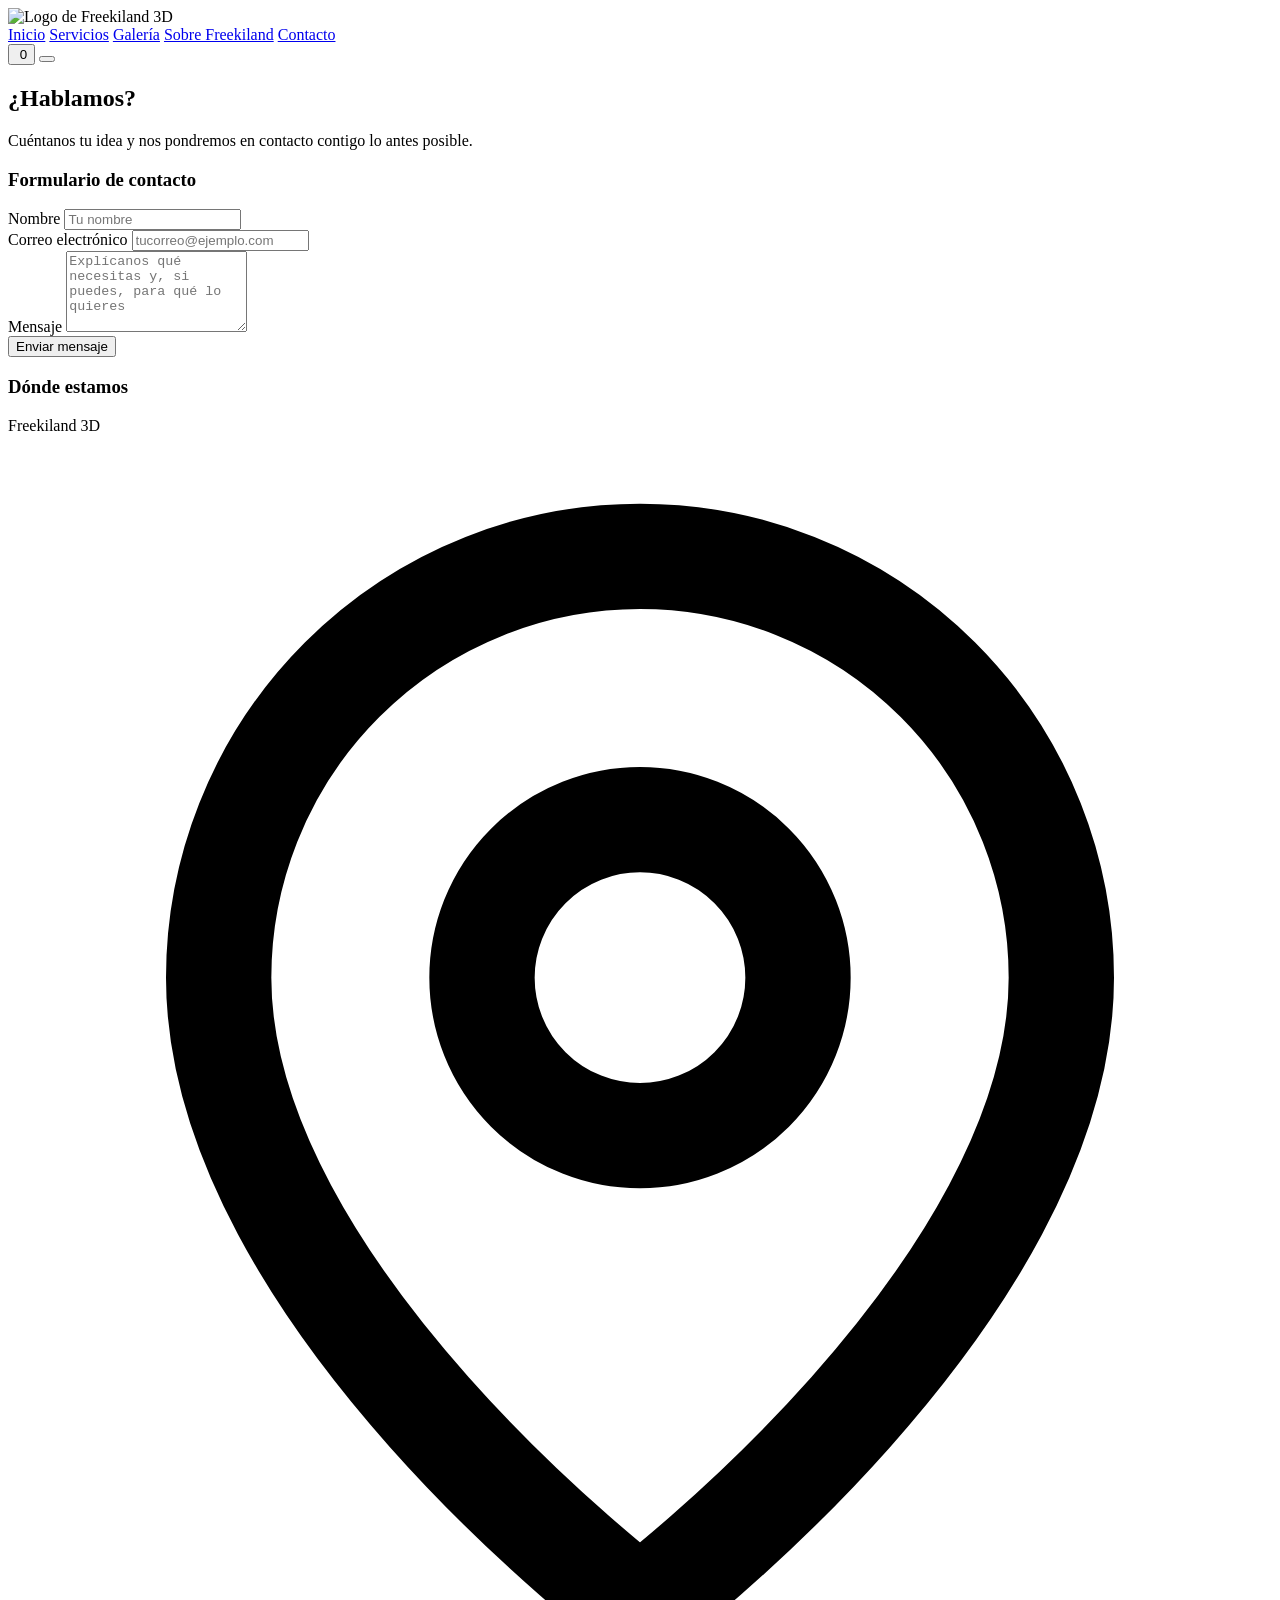
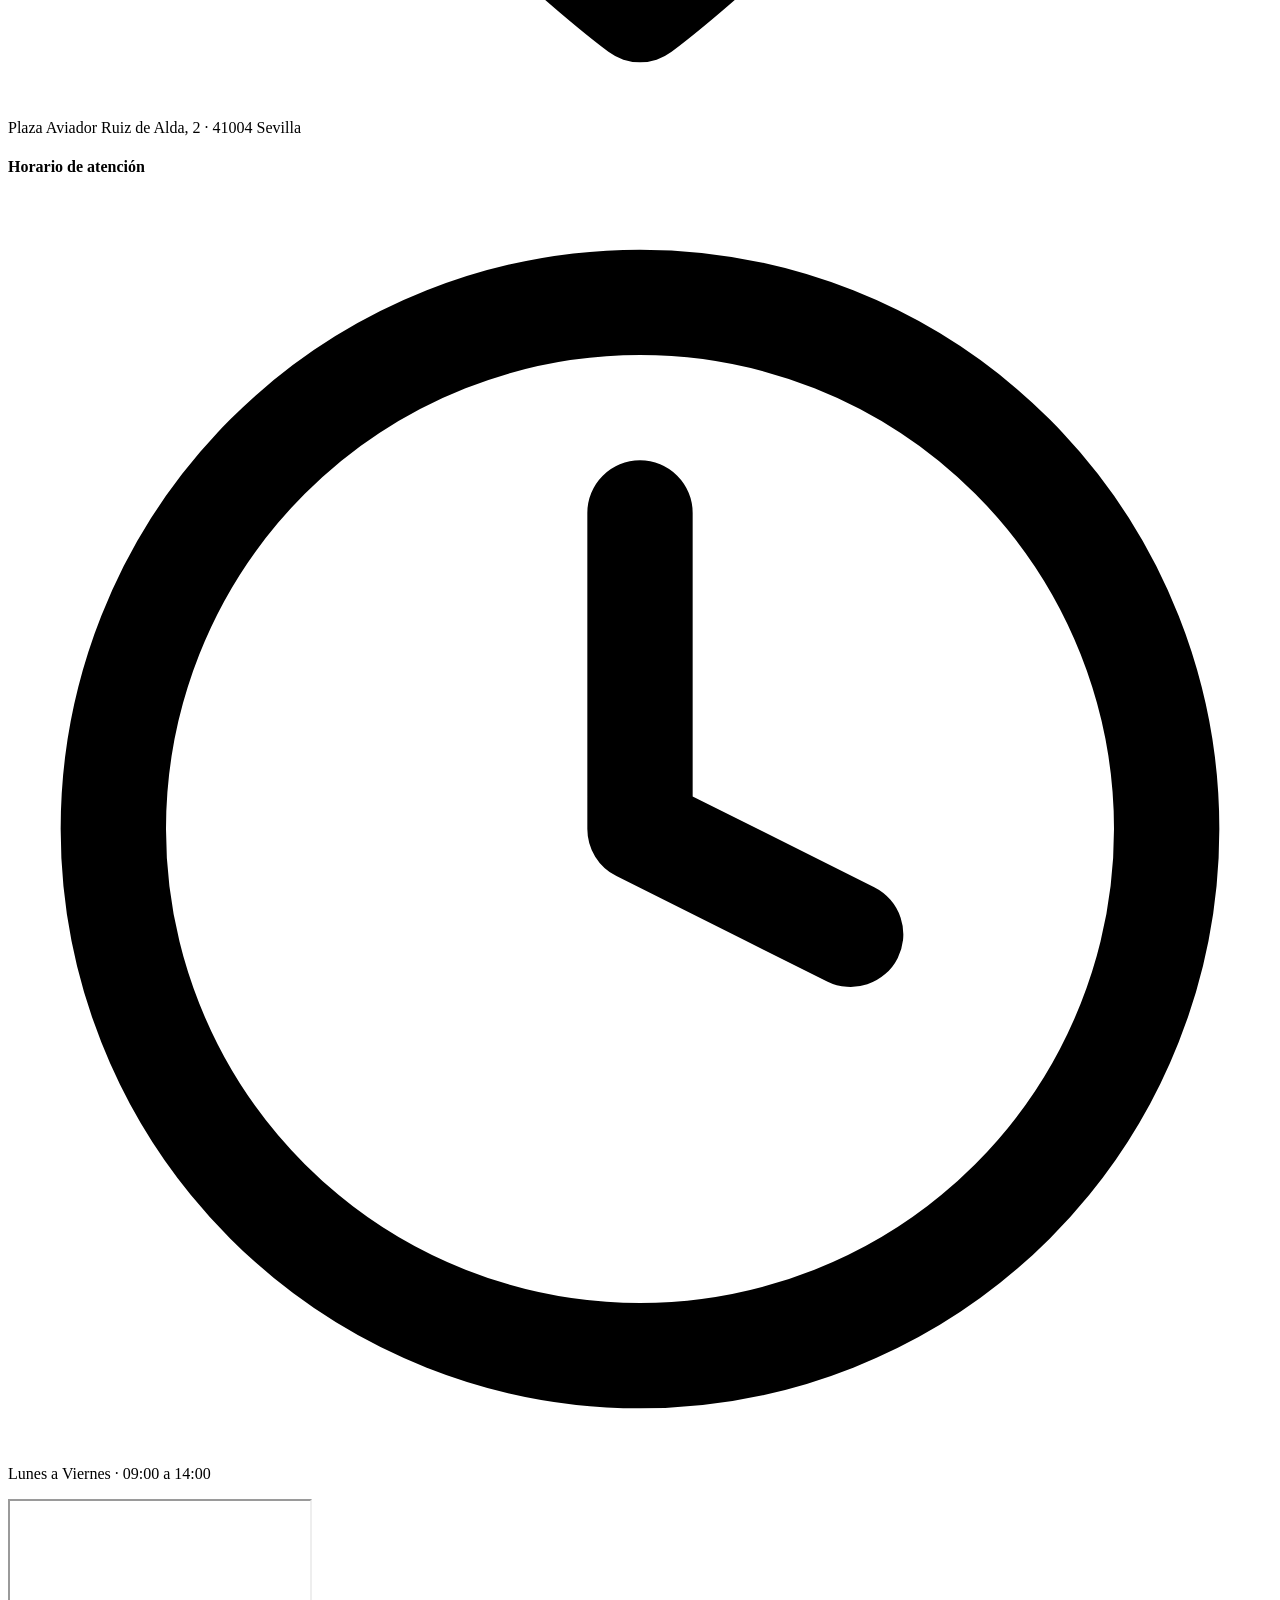
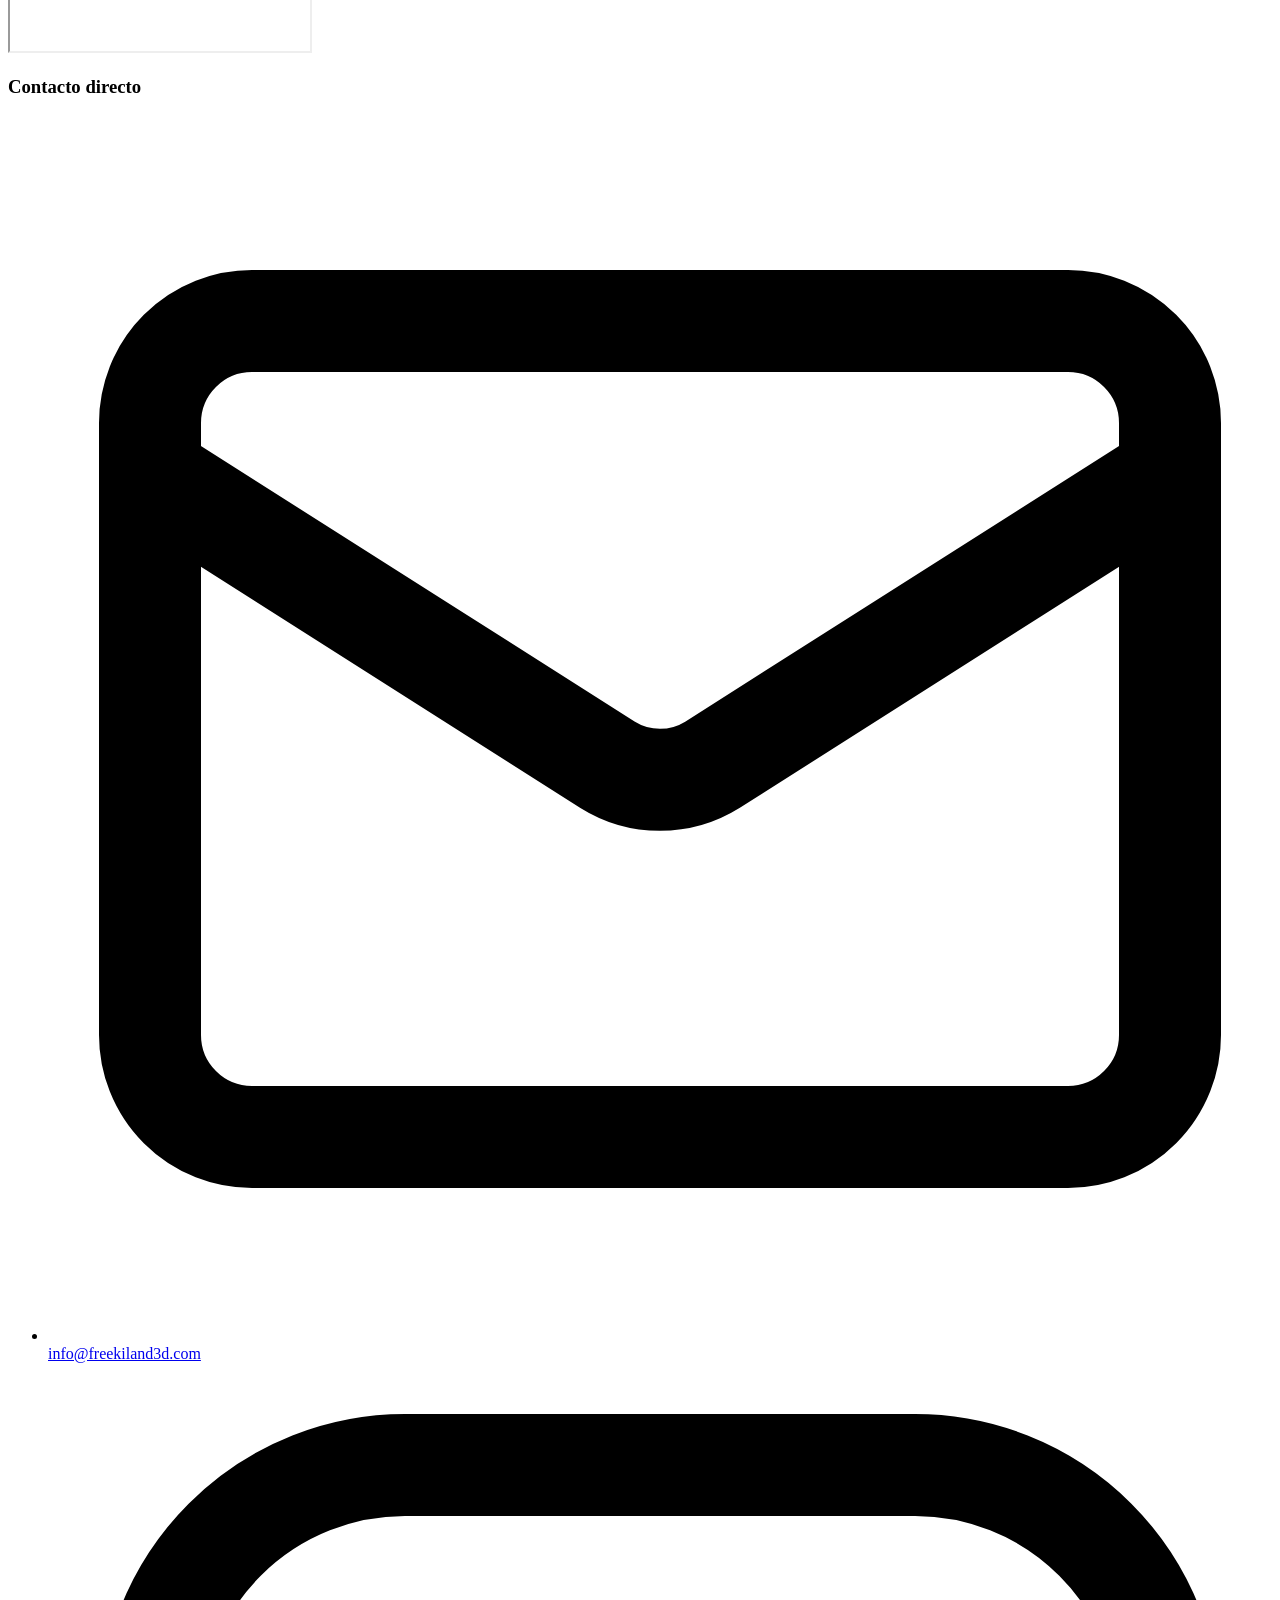
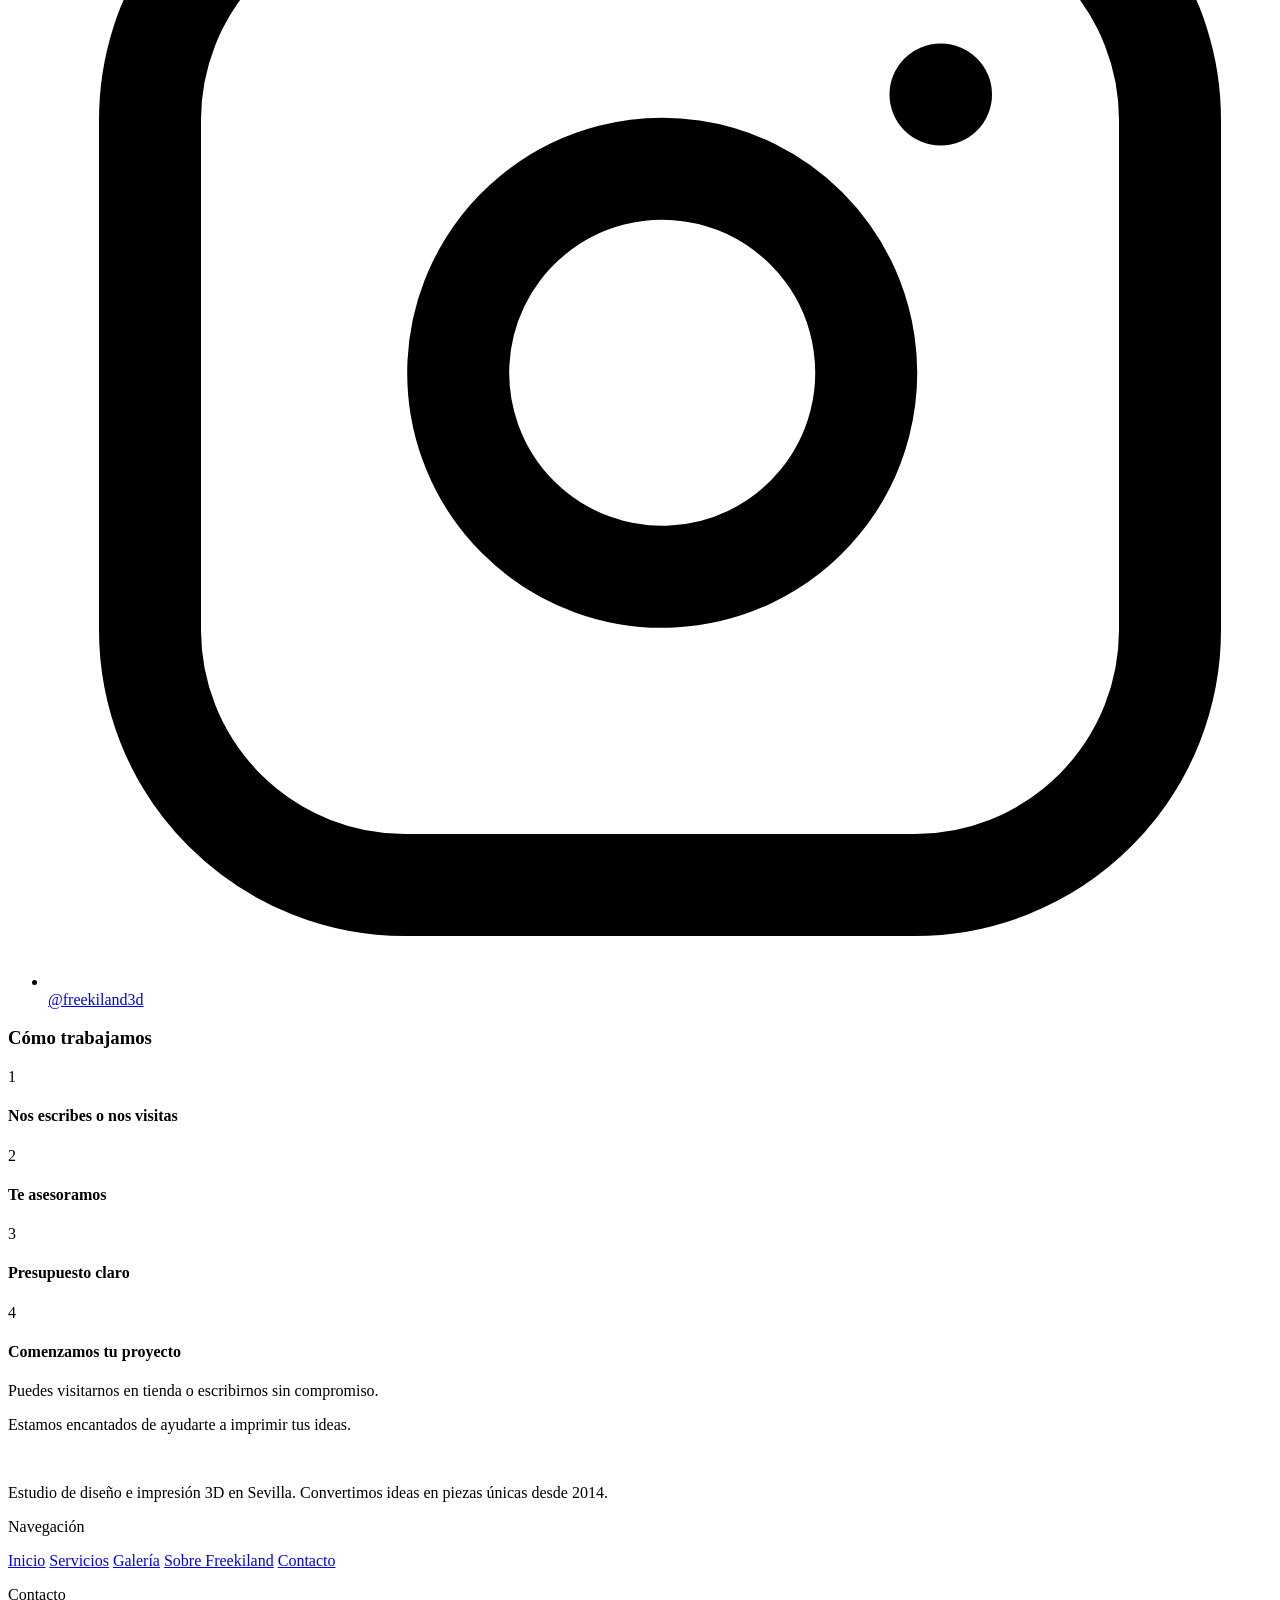
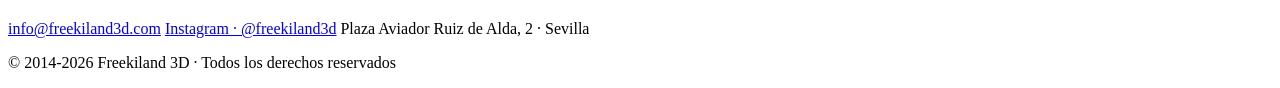
==== commit 9535d1f0: "refactor de archivos para github pages" ====
--- a/paginas/contacto.html
+++ b/paginas/contacto.html
@@ -2,11 +2,13 @@
 <html lang="es">
 <head>
   <meta charset="UTF-8" />
+  <!-- Al desplegar en tu dominio propio, cambia href a / -->
+  <base href="/Practica-FREEKILAND3D-pagina-web/" />
   <meta http-equiv="Content-Security-Policy" content="default-src 'self'; script-src 'self'; style-src 'self' https://fonts.googleapis.com; font-src https://fonts.gstatic.com; img-src 'self' https: data:; frame-src https://www.google.com; connect-src 'self' https://api.web3forms.com; base-uri 'self'; form-action 'self'" />
   <meta http-equiv="X-Frame-Options" content="SAMEORIGIN" />
   <meta name="referrer" content="strict-origin-when-cross-origin" />
   <meta name="viewport" content="width=device-width, initial-scale=1.0" />
-  <script src="/vendor/js-detect.js"></script>
+  <script src="vendor/js-detect.js"></script>
   <meta name="description" content="Contacta con Freekiland 3D · Estudio de impresión 3D en Sevilla." />
   <meta name="theme-color" content="#0a0f0d" />
   <!-- Al publicar, sustituye freekiland3d.com por tu dominio real -->
@@ -62,29 +64,29 @@
     }
   }
   </script>
-  <link rel="icon" href="/imagenes/logo.png" type="image/png" />
+  <link rel="icon" href="imagenes/logo.png" type="image/png" />
   <link rel="preconnect" href="https://fonts.googleapis.com" />
   <link rel="preconnect" href="https://fonts.gstatic.com" crossorigin />
   <link href="https://fonts.googleapis.com/css2?family=Vidaloka&family=Inter:wght@400;500;600;700;800&display=swap" rel="stylesheet" />
-  <link rel="stylesheet" href="/assets/css/estilos.css" />
+  <link rel="stylesheet" href="assets/css/estilos.css" />
 </head>
 <body>
   <header class="header">
     <div class="seccion-logo">
-      <img src="/imagenes/logo.png" alt="Logo de Freekiland 3D" class="logo-img" />
+      <img src="imagenes/logo.png" alt="Logo de Freekiland 3D" class="logo-img" />
     </div>
 
     <nav class="seccion-nav" id="menu-principal" aria-label="Menú principal">
-      <a href="/index.html">Inicio</a>
-      <a href="/paginas/servicios.html">Servicios</a>
-      <a href="/paginas/galeria.html">Galería</a>
-      <a href="/paginas/sobre-freekiland.html">Sobre Freekiland</a>
-      <a href="/paginas/contacto.html">Contacto</a>
+      <a href="index.html">Inicio</a>
+      <a href="paginas/servicios.html">Servicios</a>
+      <a href="paginas/galeria.html">Galería</a>
+      <a href="paginas/sobre-freekiland.html">Sobre Freekiland</a>
+      <a href="paginas/contacto.html">Contacto</a>
     </nav>
 
     <div class="seccion-contacto">
       <button type="button" id="enlace-carrito" class="enlace-carrito" aria-label="Abrir carrito">
-        <img src="/imagenes/carrito.png" alt="" class="carrito-img" />
+        <img src="imagenes/carrito.png" alt="" class="carrito-img" />
         <span id="contador-carrito" class="badge" aria-live="polite">0</span>
       </button>
       <button type="button" class="nav-toggle" aria-label="Abrir menú" aria-expanded="false" aria-controls="menu-principal">
@@ -203,17 +205,17 @@
   <footer class="footer">
     <div class="footer-grid">
       <div class="footer-marca">
-        <img src="/imagenes/logo.png" alt="" class="footer-logo" loading="lazy" />
+        <img src="imagenes/logo.png" alt="" class="footer-logo" loading="lazy" />
         <p class="footer-tagline">Estudio de diseño e impresión 3D en Sevilla. Convertimos ideas en piezas únicas desde 2014.</p>
       </div>
       <nav class="footer-nav" aria-label="Enlaces del pie de página">
         <p class="footer-titulo">Navegación</p>
         <div class="footer-nav-links">
-          <a href="/index.html">Inicio</a>
-          <a href="/paginas/servicios.html">Servicios</a>
-          <a href="/paginas/galeria.html">Galería</a>
-          <a href="/paginas/sobre-freekiland.html">Sobre Freekiland</a>
-          <a href="/paginas/contacto.html">Contacto</a>
+          <a href="index.html">Inicio</a>
+          <a href="paginas/servicios.html">Servicios</a>
+          <a href="paginas/galeria.html">Galería</a>
+          <a href="paginas/sobre-freekiland.html">Sobre Freekiland</a>
+          <a href="paginas/contacto.html">Contacto</a>
         </div>
       </nav>
       <div>
@@ -230,9 +232,11 @@
 
   <!-- El modal del carrito lo inyecta carrito-app.js (evita duplicarlo en cada página) -->
   <!-- Barba.js local: transiciones SPA con fundido entre páginas (degrada a navegación normal si falla) -->
-  <script src="/vendor/barba.umd.js" defer></script>
-  <script src="/assets/js/carrito-app.js" defer></script>
+  <script src="vendor/barba.umd.js" defer></script>
+  <script src="assets/js/carrito-app.js" defer></script>
 </body>
 </html>
 
 
+
+
